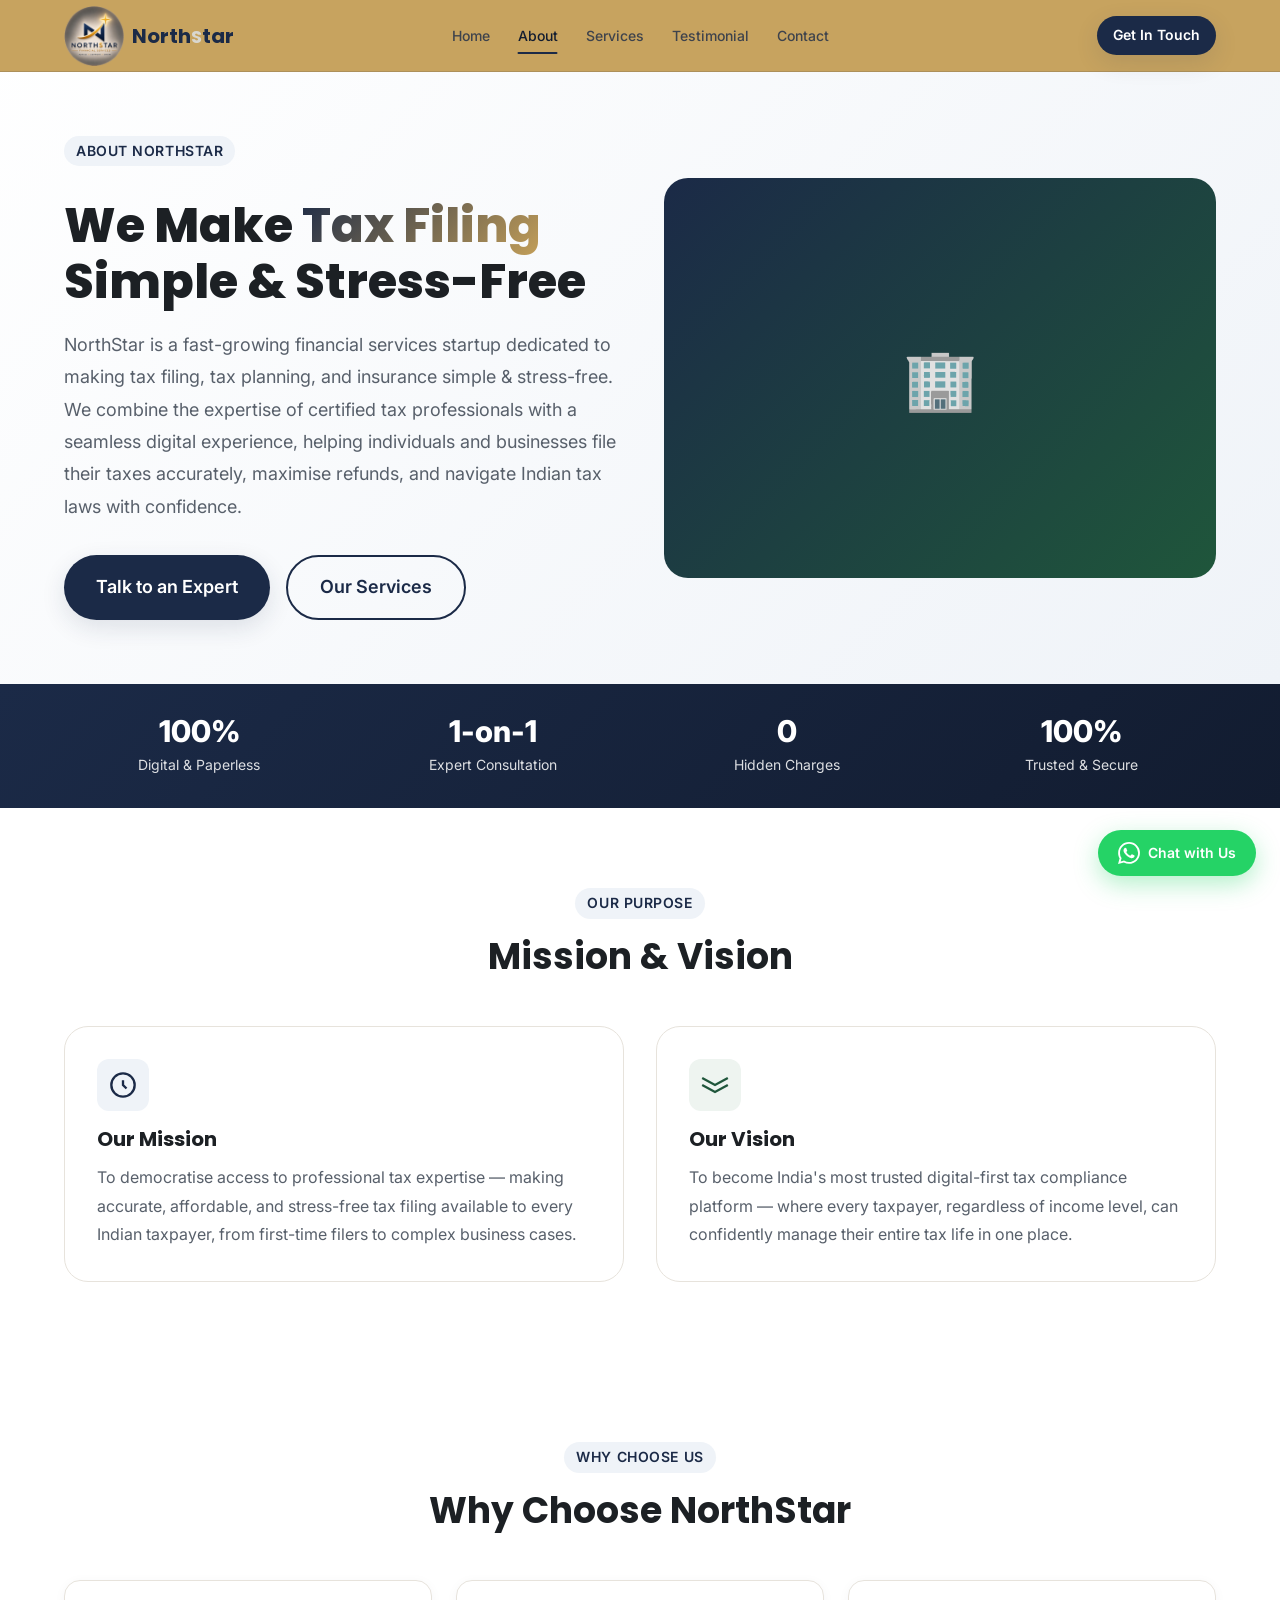
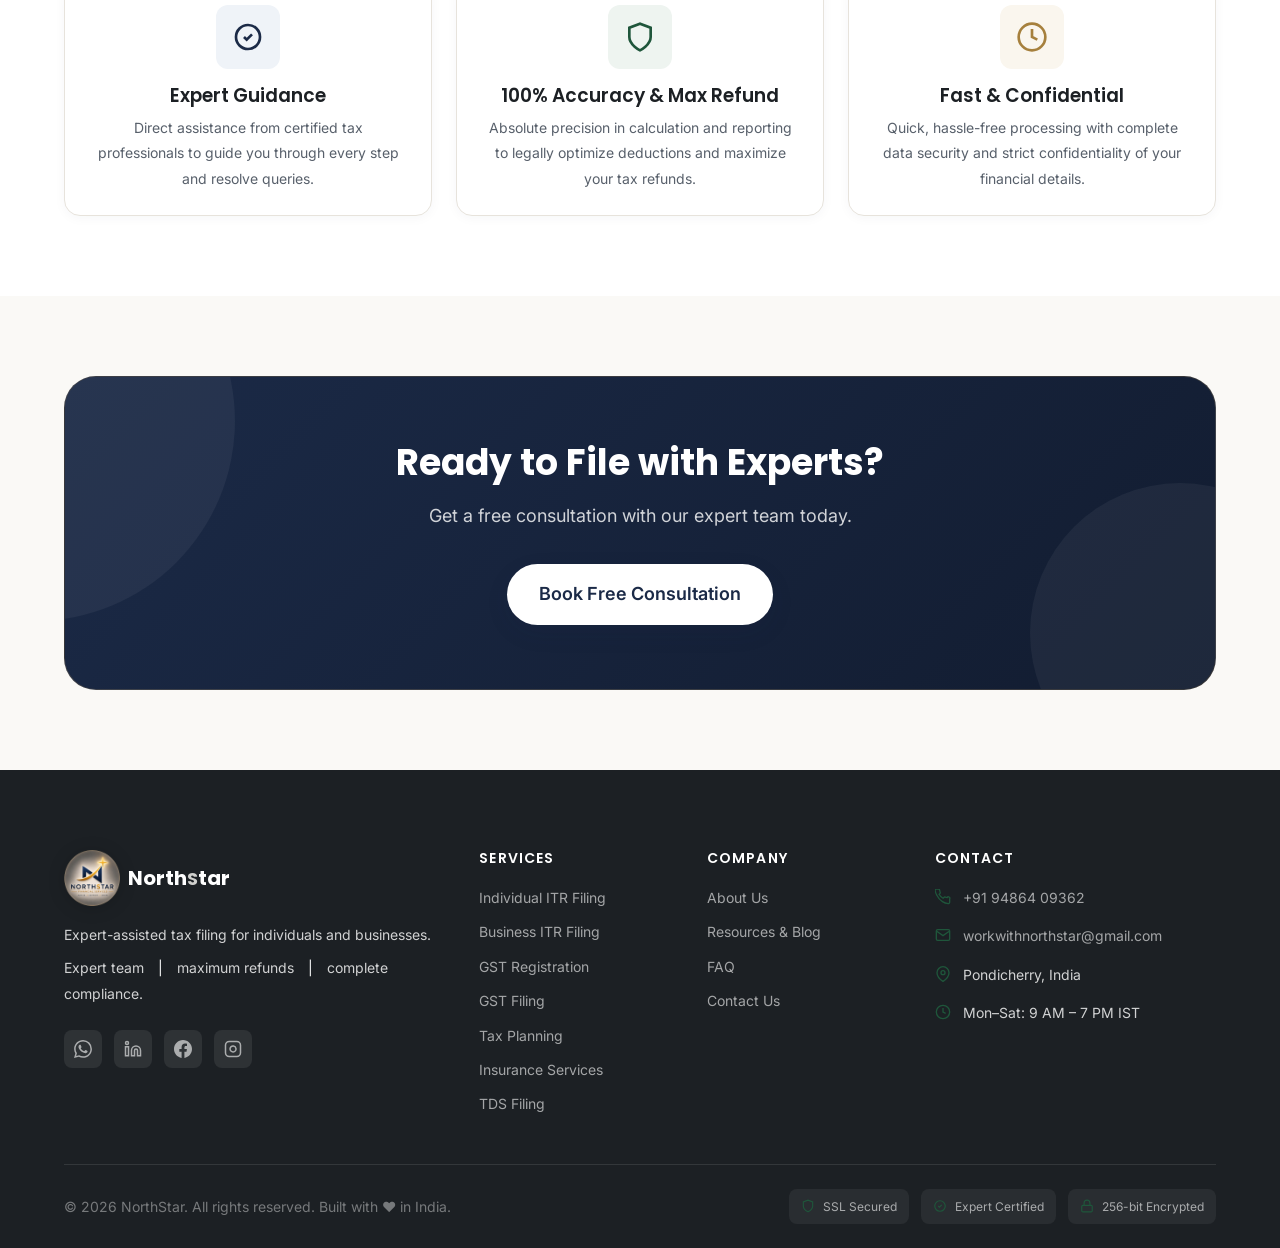
==== pages/about.html @ 9c57ac8d "Configure git repository at project root and add frontend files" ====
<!DOCTYPE html>
<html lang="en">
<head>
  <meta charset="UTF-8" /><meta name="viewport" content="width=device-width, initial-scale=1.0" />
  <title>About Us — NorthStar | Expert-Guided Tax Filing Services India</title>
  <meta name="description" content="Learn about NorthStar — India's trusted ITR and GST filing startup. Digital-first, expert support, transparent tax filing." />
  <link rel="preconnect" href="https://fonts.googleapis.com" />
  <link href="https://fonts.googleapis.com/css2?family=Inter:wght@400;500;600;700;800&family=Poppins:wght@500;600;700;800&display=swap" rel="stylesheet" />
  <link rel="stylesheet" href="../css/variables.css" />
  <link rel="stylesheet" href="../css/reset.css" />
  <link rel="stylesheet" href="../css/main.css" />
  <style>
    .about-hero { background: linear-gradient(135deg, var(--bg-white) 0%, var(--primary-light) 100%); padding: calc(var(--nav-height) + var(--sp-16)) 0 var(--sp-16); }
    .about-hero-grid { display: grid; grid-template-columns: 1fr 1fr; gap: var(--sp-12); align-items: center; }
    .about-img-placeholder { background: linear-gradient(135deg, var(--primary), var(--secondary)); border-radius: var(--radius-xl); height: 400px; display: flex; align-items: center; justify-content: center; color: #fff; font-size: var(--text-6xl); }
    .team-grid { display: grid; grid-template-columns: repeat(4, 1fr); gap: var(--sp-6); }
    .team-card { text-align: center; }
    .team-avatar { width: 88px; height: 88px; border-radius: 50%; margin: 0 auto var(--sp-4); background: linear-gradient(135deg, var(--primary), var(--secondary)); display: flex; align-items: center; justify-content: center; color: #fff; font-size: var(--text-2xl); font-weight: var(--fw-bold); }
    .team-name { font-weight: var(--fw-semi); margin-bottom: 4px; }
    .team-role { font-size: var(--text-sm); color: var(--text-muted); }
    .cert-grid { display: grid; grid-template-columns: repeat(3, 1fr); gap: var(--sp-6); }
    .cert-card { background: var(--bg-white); border-radius: var(--radius-lg); padding: var(--sp-6); border: 1px solid var(--border); text-align: center; box-shadow: var(--shadow-sm); }
    .cert-icon { width: 64px; height: 64px; margin: 0 auto var(--sp-4); background: var(--primary-light); border-radius: var(--radius-md); display: flex; align-items: center; justify-content: center; color: var(--primary); }
    .mission-grid { display: grid; grid-template-columns: 1fr 1fr; gap: var(--sp-8); }
    .mission-card { background: var(--bg-white); border-radius: var(--radius-xl); padding: var(--sp-8); border: 1px solid var(--border); }
    .mission-icon { width: 52px; height: 52px; border-radius: var(--radius-md); display: flex; align-items: center; justify-content: center; margin-bottom: var(--sp-4); }
    @media (max-width: 1023px) { .about-hero-grid,.mission-grid { grid-template-columns: 1fr; } .team-grid { grid-template-columns: repeat(2,1fr); } .cert-grid { grid-template-columns: repeat(2,1fr); } .about-img-placeholder { height: 280px; } }
    @media (max-width: 767px) { .about-hero { padding: calc(var(--nav-height) + var(--sp-10)) 0 var(--sp-10); } .team-grid,.cert-grid { grid-template-columns: 1fr 1fr; } .about-img-placeholder { display: none; } .mission-card { padding: var(--sp-6); } }
    @media (max-width: 480px) { .team-grid { grid-template-columns: 1fr 1fr; } .cert-grid { grid-template-columns: 1fr; } .about-hero { padding: calc(var(--nav-height) + var(--sp-6)) 0 var(--sp-8); } }
    @media (max-width: 360px) { .team-grid { grid-template-columns: 1fr; } }
  </style>
</head>
<body>
  <!-- Navbar (shared) -->
  <nav class="navbar navbar-dark" id="navbar" role="navigation" aria-label="Main navigation">
    <div class="container"><div class="navbar-inner">
      <a href="../index.html" class="navbar-logo" aria-label="NorthStar Home">
        <img src="../assets/images/northstar-logo.png" alt="NorthStar Financial Services" class="navbar-logo-img" />
        <span>North<span class="logo-star">S</span>tar</span>
      </a>
      <ul class="navbar-nav" role="list">
        <li><a href="../index.html#home" class="nav-link">Home</a></li>
        <li><a href="about.html" class="nav-link active">About</a></li>
        <li><a href="services.html" class="nav-link">Services</a></li>
        <li><a href="../index.html#testimonials" class="nav-link">Testimonial</a></li>
        <li><a href="../index.html#contact" class="nav-link">Contact</a></li>
      </ul>
      <div class="navbar-actions">
        <a href="tel:+919486409362" class="navbar-phone" aria-label="Call us">
          <svg width="16" height="16" fill="none" stroke="currentColor" stroke-width="2" viewBox="0 0 24 24" aria-hidden="true"><path d="M22 16.92v3a2 2 0 01-2.18 2 19.79 19.79 0 01-8.63-3.07A19.5 19.5 0 013.07 9.81a19.79 19.79 0 01-3.07-8.68A2 2 0 012 .18h3a2 2 0 012 1.72 12.84 12.84 0 00.7 2.81 2 2 0 01-.45 2.11L6.09 7.91a16 16 0 006 6l1.27-1.27a2 2 0 012.11-.45 12.84 12.84 0 002.81.7A2 2 0 0122 14.92z"/></svg>
          +91 94864 09362
        </a>
        <a href="../index.html#contact" class="btn btn-primary btn-sm">Get In Touch</a>
      </div>
      <button class="hamburger" id="hamburger" aria-label="Toggle menu" aria-expanded="false" aria-controls="mobile-menu"><span></span><span></span><span></span></button>
    </div></div>
  </nav>

  <!-- Mobile Menu -->
  <div class="mobile-menu" id="mobile-menu" role="dialog" aria-label="Mobile navigation">
    <a href="../index.html#home" class="nav-link">Home</a>
    <a href="about.html" class="nav-link">About</a>
    <a href="services.html" class="nav-link">Services</a>
    <a href="../index.html#testimonials" class="nav-link">Testimonial</a>
    <a href="../index.html#contact" class="nav-link">Contact</a>
    <div class="mobile-menu-actions">
      <a href="tel:+919486409362" class="btn btn-outline">📞 +91 94864 09362</a>
      <a href="../index.html#contact" class="btn btn-primary">Get In Touch</a>
    </div>
  </div>

  <main>
    <!-- Hero -->
    <section class="about-hero">
      <div class="container">
        <div class="about-hero-grid">
          <div>
            <span class="section-tag">About NorthStar</span>
            <h1 class="hero-title" style="font-size: clamp(var(--text-3xl), 4vw, var(--text-5xl)); margin-top: var(--sp-4);">We Make <span class="highlight">Tax Filing</span> Simple & Stress-Free</h1>
            <p style="font-size: var(--text-lg); color: var(--text-secondary); line-height: var(--lh-relaxed); margin-top: var(--sp-5);">NorthStar is a fast-growing financial services startup dedicated to making tax filing, tax planning, and insurance simple & stress-free. We combine the expertise of certified tax professionals with a seamless digital experience, helping individuals and businesses file their taxes accurately, maximise refunds, and navigate Indian tax laws with confidence.</p>
            <div style="display:flex; gap: var(--sp-4); margin-top: var(--sp-8); flex-wrap: wrap;">
              <a href="../index.html#contact" class="btn btn-primary btn-lg">Talk to an Expert</a>
              <a href="services.html" class="btn btn-outline btn-lg">Our Services</a>
            </div>
          </div>
          <div class="about-img-placeholder" aria-label="NorthStar team photo placeholder">🏢</div>
        </div>
      </div>
    </section>

    <!-- Stats -->
    <section class="trust-bar" aria-label="Company statistics">
      <div class="container">
        <div class="trust-bar-grid">
          <div class="trust-stat"><div class="trust-stat-value">100%</div><div class="trust-stat-label">Digital &amp; Paperless</div></div>
          <div class="trust-stat"><div class="trust-stat-value">1-on-1</div><div class="trust-stat-label">Expert Consultation</div></div>
          <div class="trust-stat"><div class="trust-stat-value">0</div><div class="trust-stat-label">Hidden Charges</div></div>
          <div class="trust-stat"><div class="trust-stat-value">100%</div><div class="trust-stat-label">Trusted &amp; Secure</div></div>
        </div>
      </div>
    </section>

    <!-- Mission & Vision -->
    <section class="section">
      <div class="container">
        <div class="section-header">
          <span class="section-tag">Our Purpose</span>
          <h2 class="section-title">Mission & Vision</h2>
        </div>
        <div class="mission-grid">
          <div class="mission-card">
            <div class="mission-icon" style="background: var(--primary-light);"><svg width="28" height="28" fill="none" stroke="var(--primary)" stroke-width="2" viewBox="0 0 24 24"><circle cx="12" cy="12" r="10"/><path d="M12 8v4l3 3"/></svg></div>
            <h3 style="font-size: var(--text-xl); margin-bottom: var(--sp-3);">Our Mission</h3>
            <p style="color: var(--text-secondary); line-height: var(--lh-relaxed);">To democratise access to professional tax expertise — making accurate, affordable, and stress-free tax filing available to every Indian taxpayer, from first-time filers to complex business cases.</p>
          </div>
          <div class="mission-card">
            <div class="mission-icon" style="background: var(--secondary-light);"><svg width="28" height="28" fill="none" stroke="var(--secondary)" stroke-width="2" viewBox="0 0 24 24"><path d="M1 6l11 6 11-6M1 12l11 6 11-6"/></svg></div>
            <h3 style="font-size: var(--text-xl); margin-bottom: var(--sp-3);">Our Vision</h3>
            <p style="color: var(--text-secondary); line-height: var(--lh-relaxed);">To become India's most trusted digital-first tax compliance platform — where every taxpayer, regardless of income level, can confidently manage their entire tax life in one place.</p>
          </div>
        </div>
      </div>
    </section>



    <!-- Certifications -->
    <section class="section">
      <div class="container">
        <div class="section-header">
          <span class="section-tag">Why Choose Us</span>
          <h2 class="section-title">Why Choose NorthStar</h2>
        </div>
        <div class="cert-grid">
          <div class="cert-card">
            <div class="cert-icon" style="background: var(--primary-light); color: var(--primary);">
              <svg width="32" height="32" fill="none" stroke="currentColor" stroke-width="2" viewBox="0 0 24 24">
                <path d="M9 12l2 2 4-4m6 2a9 9 0 11-18 0 9 9 0 0118 0z" />
              </svg>
            </div>
            <h3 style="font-weight: var(--fw-semi); margin-bottom: var(--sp-2);">Expert Guidance</h3>
            <p style="font-size: var(--text-sm); color: var(--text-secondary);">Direct assistance from certified tax professionals to guide you through every step and resolve queries.</p>
          </div>
          <div class="cert-card">
            <div class="cert-icon" style="background: var(--secondary-light); color: var(--secondary);">
              <svg width="32" height="32" fill="none" stroke="currentColor" stroke-width="2" viewBox="0 0 24 24">
                <path d="M12 22s8-4 8-10V5l-8-3-8 3v7c0 6 8 10 8 10z" />
              </svg>
            </div>
            <h3 style="font-weight: var(--fw-semi); margin-bottom: var(--sp-2);">100% Accuracy &amp; Max Refund</h3>
            <p style="font-size: var(--text-sm); color: var(--text-secondary);">Absolute precision in calculation and reporting to legally optimize deductions and maximize your tax refunds.</p>
          </div>
          <div class="cert-card">
            <div class="cert-icon" style="background: var(--accent-light); color: var(--accent-dark);">
              <svg width="32" height="32" fill="none" stroke="currentColor" stroke-width="2" viewBox="0 0 24 24">
                <circle cx="12" cy="12" r="10" />
                <path d="M12 6v6l4 2" />
              </svg>
            </div>
            <h3 style="font-weight: var(--fw-semi); margin-bottom: var(--sp-2);">Fast &amp; Confidential</h3>
            <p style="font-size: var(--text-sm); color: var(--text-secondary);">Quick, hassle-free processing with complete data security and strict confidentiality of your financial details.</p>
          </div>
        </div>
      </div>
    </section>

    <!-- CTA -->
    <section class="section section-alt">
      <div class="container"><div class="cta-banner"><div class="cta-banner-content">
        <h2 class="cta-banner-title">Ready to File with Experts?</h2>
        <p class="cta-banner-subtitle">Get a free consultation with our expert team today.</p>
        <div class="cta-banner-actions">
          <a href="../index.html#contact" class="btn btn-white btn-lg">Book Free Consultation</a>
        </div>
      </div></div></div>
    </section>
  </main>

  <!-- ===== FOOTER ===== -->
  <footer class="footer" role="contentinfo">
    <div class="container">
      <div class="footer-grid">
        <div class="footer-brand">
          <div class="footer-logo">
            <img src="../assets/images/northstar-logo.png" alt="NorthStar Financial Services" class="footer-logo-img" />
            <span>North<span class="logo-star">S</span>tar</span>
          </div>
          <p class="footer-tagline">
            <span style="display: block; margin-bottom: var(--sp-2);">
              Expert-assisted tax filing for individuals and businesses.
            </span>
            <span style="display: block;">
              Expert team <span style="margin: 0 10px; color: #fff;">|</span> maximum refunds <span style="margin: 0 10px; color: #fff;">|</span> complete compliance.
            </span>
          </p>
          <div class="footer-social" aria-label="Social media links">
            <a href="https://wa.me/919486409362" target="_blank" rel="noopener" class="social-link" aria-label="WhatsApp">
              <svg width="18" height="18" viewBox="0 0 24 24" fill="currentColor" aria-hidden="true"><path d="M17.472 14.382c-.297-.149-1.758-.867-2.03-.967-.273-.099-.471-.148-.67.15-.197.297-.767.966-.94 1.164-.173.199-.347.223-.644.075-.297-.15-1.255-.463-2.39-1.475-.883-.788-1.48-1.761-1.653-2.059-.173-.297-.018-.458.13-.606.134-.133.298-.347.446-.52.149-.174.198-.298.298-.497.099-.198.05-.371-.025-.52-.075-.149-.669-1.612-.916-2.207-.242-.579-.487-.5-.669-.51-.173-.008-.371-.01-.57-.01-.198 0-.52.074-.792.372-.272.297-1.04 1.016-1.04 2.479 0 1.462 1.065 2.875 1.213 3.074.149.198 2.096 3.2 5.077 4.487.709.306 1.262.489 1.694.625.712.227 1.36.195 1.871.118.571-.085 1.758-.719 2.006-1.413.248-.694.248-1.289.173-1.413-.074-.124-.272-.198-.57-.347m-5.421 7.403h-.004a9.87 9.87 0 01-5.031-1.378l-.361-.214-3.741.982.998-3.648-.235-.374a9.86 9.86 0 01-1.51-5.26c.001-5.45 4.436-9.884 9.888-9.884 2.64 0 5.122 1.03 6.988 2.898a9.825 9.825 0 012.893 6.994c-.003 5.45-4.437 9.884-9.885 9.884m8.413-18.297A11.815 11.815 0 0012.05 0C5.495 0 .16 5.335.157 11.892c0 2.096.547 4.142 1.588 5.945L.057 24l6.305-1.654a11.882 11.882 0 005.683 1.448h.005c6.554 0 11.89-5.335 11.893-11.893a11.821 11.821 0 00-3.48-8.413z"/></svg>
            </a>
            <a href="#" class="social-link" aria-label="LinkedIn"><svg width="18" height="18" fill="none" stroke="currentColor" stroke-width="2" viewBox="0 0 24 24" aria-hidden="true"><path d="M16 8a6 6 0 016 6v7h-4v-7a2 2 0 00-2-2 2 2 0 00-2 2v7h-4v-7a6 6 0 016-6z"/><rect x="2" y="9" width="4" height="12"/><circle cx="4" cy="4" r="2"/></svg></a>
            <a href="#" class="social-link" aria-label="Facebook"><svg width="18" height="18" fill="currentColor" viewBox="0 0 24 24" aria-hidden="true"><path d="M24 12.073c0-6.627-5.373-12-12-12s-12 5.373-12 12c0 5.99 4.388 10.954 10.125 11.854v-8.385H7.078v-3.47h3.047V9.43c0-3.007 1.792-4.669 4.533-4.669 1.312 0 2.686.235 2.686.235v2.953H15.83c-1.491 0-1.956.925-1.956 1.874v2.25h3.328l-.532 3.47h-2.796v8.385C19.612 23.027 24 18.062 24 12.073z"/></svg></a>
            <a href="#" class="social-link" aria-label="Instagram"><svg width="18" height="18" fill="none" stroke="currentColor" stroke-width="2" viewBox="0 0 24 24" aria-hidden="true"><rect x="2" y="2" width="20" height="20" rx="5"/><path d="M16 11.37A4 4 0 1112.63 8 4 4 0 0116 11.37z"/><line x1="17.5" y1="6.5" x2="17.51" y2="6.5"/></svg></a>
          </div>
        </div>
        <div>
          <h3 class="footer-heading">Services</h3>
          <nav class="footer-links" aria-label="Services links">
            <a href="services.html#itr-individual" class="footer-link">Individual ITR Filing</a>
            <a href="services.html#itr-business" class="footer-link">Business ITR Filing</a>
            <a href="services.html#gst-registration" class="footer-link">GST Registration</a>
            <a href="services.html#gst-filing" class="footer-link">GST Filing</a>
            <a href="tax-planning.html" class="footer-link">Tax Planning</a>
            <a href="insurance.html" class="footer-link">Insurance Services</a>
            <a href="services.html#tds-filing" class="footer-link">TDS Filing</a>
          </nav>
        </div>
        <div>
          <h3 class="footer-heading">Company</h3>
          <nav class="footer-links" aria-label="Company links">
            <a href="about.html" class="footer-link">About Us</a>
            <a href="resources.html" class="footer-link">Resources & Blog</a>
            <a href="faq.html" class="footer-link">FAQ</a>
            <a href="../index.html#contact" class="footer-link">Contact Us</a>
          </nav>
        </div>
        <div>
          <h3 class="footer-heading">Contact</h3>
          <div class="footer-contact-item">
            <svg width="16" height="16" fill="none" stroke="currentColor" stroke-width="2" viewBox="0 0 24 24" aria-hidden="true"><path d="M22 16.92v3a2 2 0 01-2.18 2 19.79 19.79 0 01-8.63-3.07A19.5 19.5 0 013.07 9.81a19.79 19.79 0 01-3.07-8.68A2 2 0 012 .18h3a2 2 0 012 1.72 12.84 12.84 0 00.7 2.81 2 2 0 01-.45 2.11L6.09 7.91a16 16 0 006 6l1.27-1.27a2 2 0 012.11-.45 12.84 12.84 0 002.81.7A2 2 0 0122 14.92z"/></svg>
            <a href="tel:+919486409362" style="color: rgba(255,255,255,0.6);">+91 94864 09362</a>
          </div>
          <div class="footer-contact-item">
            <svg width="16" height="16" fill="none" stroke="currentColor" stroke-width="2" viewBox="0 0 24 24" aria-hidden="true"><path d="M4 4h16c1.1 0 2 .9 2 2v12c0 1.1-.9 2-2 2H4c-1.1 0-2-.9-2-2V6c0-1.1.9-2 2-2z"/><polyline points="22,6 12,13 2,6"/></svg>
            <a href="mailto:workwithnorthstar@gmail.com" style="color: rgba(255,255,255,0.6);">workwithnorthstar@gmail.com</a>
          </div>
          <div class="footer-contact-item">
            <svg width="16" height="16" fill="none" stroke="currentColor" stroke-width="2" viewBox="0 0 24 24" aria-hidden="true"><path d="M21 10c0 7-9 13-9 13s-9-6-9-13a9 9 0 0118 0z"/><circle cx="12" cy="10" r="3"/></svg>
            <span>Pondicherry, India</span>
          </div>
          <div class="footer-contact-item">
            <svg width="16" height="16" fill="none" stroke="currentColor" stroke-width="2" viewBox="0 0 24 24" aria-hidden="true"><circle cx="12" cy="12" r="10"/><polyline points="12,6 12,12 16,14"/></svg>
            <span>Mon–Sat: 9 AM – 7 PM IST</span>
          </div>
        </div>
      </div>
      <div class="footer-bottom">
        <p class="footer-copyright">© <span id="footer-year"></span> NorthStar. All rights reserved. Built with ❤️ in India.</p>
        <div class="footer-badges" aria-label="Security certifications">
          <div class="security-badge">
            <svg width="14" height="14" fill="none" stroke="currentColor" stroke-width="2" viewBox="0 0 24 24" aria-hidden="true"><path d="M12 22s8-4 8-10V5l-8-3-8 3v7c0 6 8 10 8 10z"/></svg>
            SSL Secured
          </div>
          <div class="security-badge">
            <svg width="14" height="14" fill="none" stroke="currentColor" stroke-width="2" viewBox="0 0 24 24" aria-hidden="true"><path d="M9 12l2 2 4-4m6 2a9 9 0 11-18 0 9 9 0 0118 0z"/></svg>
            Expert Certified
          </div>
          <div class="security-badge">
            <svg width="14" height="14" fill="none" stroke="currentColor" stroke-width="2" viewBox="0 0 24 24" aria-hidden="true"><rect x="3" y="11" width="18" height="11" rx="2"/><path d="M7 11V7a5 5 0 0110 0v4"/></svg>
            256-bit Encrypted
          </div>
        </div>
      </div>
    </div>
  </footer>
  <a href="https://wa.me/919486409362?text=Hi%2C%20I%27d%20like%20to%20know%20more%20about%20your%20ITR%20filing%20services." class="whatsapp-float" target="_blank" rel="noopener" aria-label="Chat on WhatsApp">
    <svg width="22" height="22" viewBox="0 0 24 24" fill="currentColor" aria-hidden="true"><path d="M17.472 14.382c-.297-.149-1.758-.867-2.03-.967-.273-.099-.471-.148-.67.15-.197.297-.767.966-.94 1.164-.173.199-.347.223-.644.075-.297-.15-1.255-.463-2.39-1.475-.883-.788-1.48-1.761-1.653-2.059-.173-.297-.018-.458.13-.606.134-.133.298-.347.446-.52.149-.174.198-.298.298-.497.099-.198.05-.371-.025-.52-.075-.149-.669-1.612-.916-2.207-.242-.579-.487-.5-.669-.51-.173-.008-.371-.01-.57-.01-.198 0-.52.074-.792.372-.272.297-1.04 1.016-1.04 2.479 0 1.462 1.065 2.875 1.213 3.074.149.198 2.096 3.2 5.077 4.487.709.306 1.262.489 1.694.625.712.227 1.36.195 1.871.118.571-.085 1.758-.719 2.006-1.413.248-.694.248-1.289.173-1.413-.074-.124-.272-.198-.57-.347m-5.421 7.403h-.004a9.87 9.87 0 01-5.031-1.378l-.361-.214-3.741.982.998-3.648-.235-.374a9.86 9.86 0 01-1.51-5.26c.001-5.45 4.436-9.884 9.888-9.884 2.64 0 5.122 1.03 6.988 2.898a9.825 9.825 0 012.893 6.994c-.003 5.45-4.437 9.884-9.885 9.884m8.413-18.297A11.815 11.815 0 0012.05 0C5.495 0 .16 5.335.157 11.892c0 2.096.547 4.142 1.588 5.945L.057 24l6.305-1.654a11.882 11.882 0 005.683 1.448h.005c6.554 0 11.89-5.335 11.893-11.893a11.821 11.821 0 00-3.48-8.413z"/></svg>
    <span class="wa-label">Chat with Us</span>
  </a>
  <script src="../js/main.js"></script>
</body>
</html>
---- css/variables.css ----
/* ============================================
  DESIGN TOKENS — NorthStar
   ============================================ */
:root {
  /* Brand Colors */
  --primary:        #1B2A47;
  --primary-rgb:    27, 42, 71;
  --primary-dark:   #121C30;
  --primary-light:  #EFF3F8;
  --secondary:      #1F563B;
  --secondary-rgb:  31, 86, 59;
  --secondary-dark: #153C29;
  --secondary-light:#EEF4F0;
  --accent:         #C5A059;
  --accent-rgb:     197, 160, 89;
  --accent-dark:    #A6803D;
  --accent-light:   #FAF6EE;

  /* Neutrals */
  --bg:             #FAF9F6;
  --bg-white:       #FFFFFF;
  --surface:        #F5F3EF;
  --border:         #E7E3DC;
  --border-focus:   #1B2A47;

  /* Text */
  --text:           #1C2024;
  --text-secondary: #58606B;
  --text-muted:     #8D96A3;
  --text-inverse:   #FFFFFF;

  /* Status */
  --success:        #1F563B;
  --success-bg:     #EEF4F0;
  --warning:        #B27A23;
  --warning-bg:     #FCF7ED;
  --error:          #992E2E;
  --error-bg:       #FAF2F2;
  --info:           #2A597E;
  --info-bg:       #EDF3F7;

  /* Typography */
  --font-heading:   'Poppins', sans-serif;
  --font-body:      'Inter', sans-serif;

  --text-xs:    0.75rem;
  --text-sm:    0.875rem;
  --text-base:  1rem;
  --text-lg:    1.125rem;
  --text-xl:    1.25rem;
  --text-2xl:   1.5rem;
  --text-3xl:   1.875rem;
  --text-4xl:   2.25rem;
  --text-5xl:   3rem;
  --text-6xl:   3.75rem;

  --fw-normal:  400;
  --fw-medium:  500;
  --fw-semi:    600;
  --fw-bold:    700;
  --fw-black:   800;

  --lh-tight:   1.2;
  --lh-snug:    1.4;
  --lh-normal:  1.6;
  --lh-relaxed: 1.8;

  /* Spacing */
  --sp-1:  0.25rem;
  --sp-2:  0.5rem;
  --sp-3:  0.75rem;
  --sp-4:  1rem;
  --sp-5:  1.25rem;
  --sp-6:  1.5rem;
  --sp-8:  2rem;
  --sp-10: 2.5rem;
  --sp-12: 3rem;
  --sp-16: 4rem;
  --sp-20: 5rem;
  --sp-24: 6rem;

  /* Border Radius */
  --radius-sm:   4px;
  --radius:      8px;
  --radius-md:   12px;
  --radius-lg:   16px;
  --radius-xl:   24px;
  --radius-2xl:  32px;
  --radius-full: 9999px;

  /* Shadows */
  --shadow-xs: 0 1px 2px rgba(27, 42, 71, 0.03);
  --shadow-sm: 0 2px 12px rgba(27, 42, 71, 0.04);
  --shadow:    0 4px 20px rgba(27, 42, 71, 0.06);
  --shadow-md: 0 8px 24px rgba(27, 42, 71, 0.08);
  --shadow-lg: 0 16px 36px rgba(27, 42, 71, 0.10);
  --shadow-xl: 0 24px 48px rgba(27, 42, 71, 0.12);
  --shadow-primary: 0 8px 24px rgba(27, 42, 71, 0.12);
  --shadow-green:   0 8px 24px rgba(31, 86, 59, 0.12);

  /* Glassmorphism */
  --glass-bg:     rgba(250, 249, 246, 0.78);
  --glass-border: rgba(231, 227, 220, 0.5);
  --glass-blur:   blur(16px);

  /* Transitions */
  --transition-fast:   all 0.15s ease;
  --transition:        all 0.25s ease;
  --transition-slow:   all 0.4s ease;

  /* Z-index */
  --z-dropdown: 100;
  --z-sticky:   200;
  --z-fixed:    300;
  --z-modal:    400;
  --z-toast:    500;

  /* Layout */
  --container: 1200px;
  --nav-height: 72px;
}
---- css/main.css ----
/* ============================================
  MAIN STYLES — NorthStar
   ============================================ */

/* --- Layout Utilities --- */
.container {
  max-width: var(--container);
  margin: 0 auto;
  padding: 0 var(--sp-6);
}

.section {
  padding: var(--sp-20) 0;
}

/* 2-column form row — collapses to 1 column on mobile */
.form-row-2 {
  display: grid;
  grid-template-columns: 1fr 1fr;
  gap: var(--sp-4);
}

@media (max-width: 520px) {
  .form-row-2 {
    grid-template-columns: 1fr;
  }
}


.section-alt {
  background: var(--bg);
}

.section-dark {
  background: var(--text);
  color: var(--text-inverse);
}

.section-primary {
  background: var(--primary);
  color: var(--text-inverse);
}

body.home-prism {
  background: var(--bg);
}

.section-header {
  text-align: center;
  margin-bottom: var(--sp-12);
}

.section-tag {
  display: inline-flex;
  align-items: center;
  gap: var(--sp-2);
  background: var(--primary-light);
  color: var(--primary);
  font-size: var(--text-sm);
  font-weight: var(--fw-semi);
  padding: var(--sp-1) var(--sp-3);
  border-radius: var(--radius-full);
  margin-bottom: var(--sp-4);
  letter-spacing: 0.04em;
  text-transform: uppercase;
}

.section-title {
  font-size: clamp(var(--text-2xl), 4vw, var(--text-4xl));
  font-weight: var(--fw-bold);
  margin-bottom: var(--sp-4);
}

.section-subtitle {
  font-size: var(--text-lg);
  color: var(--text-secondary);
  max-width: 600px;
  margin: 0 auto;
  line-height: var(--lh-relaxed);
}

/* --- Buttons --- */
.btn {
  display: inline-flex;
  align-items: center;
  justify-content: center;
  gap: var(--sp-2);
  padding: var(--sp-3) var(--sp-6);
  border-radius: var(--radius-full);
  font-weight: var(--fw-semi);
  font-size: var(--text-base);
  transition: var(--transition);
  white-space: nowrap;
  min-height: 48px;
  cursor: pointer;
}

.btn-primary {
  background: var(--primary);
  color: #fff;
  box-shadow: var(--shadow-primary);
}

.btn-primary:hover {
  background: var(--primary-dark);
  transform: translateY(-2px);
  box-shadow: 0 12px 28px rgba(var(--primary-rgb), 0.25);
}

.btn-secondary {
  background: var(--secondary);
  color: #fff;
  box-shadow: var(--shadow-green);
}

.btn-secondary:hover {
  background: var(--secondary-dark);
  transform: translateY(-2px);
}

.btn-outline {
  border: 2px solid var(--primary);
  color: var(--primary);
  background: transparent;
}

.btn-outline:hover {
  background: var(--primary);
  color: #fff;
  transform: translateY(-2px);
}

.btn-ghost {
  color: var(--primary);
  background: var(--primary-light);
}

.btn-ghost:hover {
  background: var(--primary);
  color: #fff;
}

.btn-white {
  background: #fff;
  color: var(--primary);
  box-shadow: var(--shadow-md);
}

.btn-white:hover {
  transform: translateY(-2px);
  box-shadow: var(--shadow-lg);
}

.btn-lg {
  padding: var(--sp-4) var(--sp-8);
  font-size: var(--text-lg);
  min-height: 56px;
}

.btn-sm {
  padding: var(--sp-2) var(--sp-4);
  font-size: var(--text-sm);
  min-height: 36px;
}

.btn-icon {
  padding: var(--sp-3);
  border-radius: var(--radius-full);
}

.btn:disabled {
  opacity: 0.6;
  cursor: not-allowed;
  transform: none !important;
}

/* --- Cards --- */
.card {
  background: var(--bg-white);
  border-radius: var(--radius-lg);
  box-shadow: var(--shadow-sm);
  border: 1px solid var(--border);
  transition: var(--transition);
  overflow: hidden;
}

.card:hover {
  box-shadow: var(--shadow-md);
  transform: translateY(-4px);
}

.card-body {
  padding: var(--sp-6);
}

.card-glass {
  background: var(--glass-bg);
  backdrop-filter: var(--glass-blur);
  border: 1px solid var(--glass-border);
  border-radius: var(--radius-lg);
}

/* --- Badges --- */
.badge {
  display: inline-flex;
  align-items: center;
  gap: 4px;
  padding: 2px var(--sp-3);
  border-radius: var(--radius-full);
  font-size: var(--text-xs);
  font-weight: var(--fw-semi);
}

.badge-primary {
  background: var(--primary-light);
  color: var(--primary);
}

.badge-green {
  background: var(--secondary-light);
  color: var(--secondary-dark);
}

.badge-orange {
  background: #FEF3C7;
  color: #D97706;
}

.badge-popular {
  background: linear-gradient(135deg, var(--accent), #F97316);
  color: #fff;
  font-weight: var(--fw-bold);
}

/* --- Forms --- */
.form-group {
  margin-bottom: var(--sp-5);
}

.form-label {
  display: block;
  font-size: var(--text-sm);
  font-weight: var(--fw-medium);
  color: var(--text);
  margin-bottom: var(--sp-2);
}

.form-label span {
  color: var(--error);
  margin-left: 2px;
}

.form-control {
  width: 100%;
  padding: var(--sp-3) var(--sp-4);
  border: 1.5px solid var(--border);
  border-radius: var(--radius-md);
  font-size: var(--text-base);
  color: var(--text);
  background: var(--bg-white);
  transition: var(--transition);
  min-height: 48px;
}

.form-control:focus {
  border-color: var(--primary);
  box-shadow: 0 0 0 3px rgba(var(--primary-rgb), 0.1);
}

.form-control.error {
  border-color: var(--error);
}

.form-control::placeholder {
  color: var(--text-muted);
}

.form-error {
  font-size: var(--text-sm);
  color: var(--error);
  margin-top: var(--sp-1);
  display: none;
}

.form-error.show {
  display: block;
}

textarea.form-control {
  resize: vertical;
  min-height: 120px;
}

select.form-control {
  appearance: none;
  background-image: url("data:image/svg+xml,%3Csvg xmlns='http://www.w3.org/2000/svg' width='16' height='16' fill='%2394A3B8' viewBox='0 0 16 16'%3E%3Cpath d='M7.247 11.14L2.451 5.658C1.885 5.013 2.345 4 3.204 4h9.592a1 1 0 0 1 .753 1.659l-4.796 5.48a1 1 0 0 1-1.506 0z'/%3E%3C/svg%3E");
  background-repeat: no-repeat;
  background-position: right var(--sp-4) center;
  padding-right: var(--sp-10);
}

/* --- Navbar --- */
.navbar {
  position: fixed;
  top: 0;
  left: 0;
  right: 0;
  z-index: var(--z-fixed);
  height: var(--nav-height);
  background: rgba(250, 249, 246, 0.95);
  backdrop-filter: blur(12px);
  border-bottom: 1px solid var(--border);
  transition: var(--transition);
}

.navbar .container {
  position: relative;
  height: 100%;
}

.navbar.scrolled {
  box-shadow: var(--shadow);
}

.navbar-inner {
  display: flex;
  align-items: center;
  justify-content: space-between;
  height: 100%;
}

.navbar-logo {
  display: flex;
  align-items: center;
  gap: var(--sp-2);
  font-family: var(--font-heading);
  font-weight: var(--fw-bold);
  font-size: var(--text-xl);
  color: var(--primary);
  flex-shrink: 0;
}

.navbar-logo .logo-dot {
  color: var(--secondary);
}

.navbar-logo svg {
  width: 32px;
  height: 32px;
}

.logo-star {
  display: inline-block;
  margin: 0 0.01em;
  font-size: 0.9em;
  line-height: 1;
  color: rgba(218, 218, 215, 0.95);
}

.navbar-logo-img {
  height: 60px;
  width: 60px;
  object-fit: contain;
  display: block;
}

.footer-logo-img {
  height: 56px;
  width: auto;
  object-fit: contain;
  display: block;
  filter: drop-shadow(0 2px 8px rgba(0, 0, 0, 0.18));
}

.navbar-dark {
  background: rgba(var(--accent-rgb), 0.96);
  border-bottom: 1px solid rgba(var(--primary-rgb), 0.15);
}

.navbar-dark .nav-link,
.navbar-dark .navbar-phone,
.navbar-dark .navbar-logo {
  color: var(--primary);
}

.navbar-dark .nav-link {
  color: rgba(27, 42, 71, 0.8);
}

.navbar-dark .nav-link:hover,
.navbar-dark .nav-link.active {
  color: var(--primary-dark);
}

.navbar-dark .nav-link.active::after {
  background: var(--primary);
}

.navbar-dark .navbar-phone svg {
  color: var(--primary);
}

.navbar-nav {
  display: flex;
  align-items: center;
  gap: var(--sp-1);
  position: absolute;
  left: 50%;
  transform: translateX(-50%);
  list-style: none;
}

.nav-link {
  padding: var(--sp-2) var(--sp-3);
  border-radius: var(--radius);
  font-size: var(--text-sm);
  font-weight: var(--fw-medium);
  color: var(--text-secondary);
  transition: var(--transition);
  position: relative;
}

.nav-link:hover,
.nav-link.active {
  color: var(--primary);
}

.nav-link.active::after {
  content: '';
  position: absolute;
  bottom: -2px;
  left: var(--sp-3);
  right: var(--sp-3);
  height: 2px;
  background: var(--primary);
  border-radius: var(--radius-full);
}

.navbar-actions {
  display: flex;
  align-items: center;
  gap: var(--sp-3);
  flex-shrink: 0;
}

.navbar-phone {
  display: none;
  align-items: center;
  gap: var(--sp-2);
  font-size: var(--text-sm);
  font-weight: var(--fw-semi);
  color: var(--text);
  white-space: nowrap;
}

.navbar-phone svg {
  color: var(--secondary);
}

.hamburger {
  display: none;
  flex-direction: column;
  gap: 5px;
  padding: var(--sp-2);
  cursor: pointer;
}

.hamburger span {
  display: block;
  width: 24px;
  height: 2px;
  background: var(--text);
  border-radius: 2px;
  transition: var(--transition);
}

.hamburger.open span:nth-child(1) {
  transform: translateY(7px) rotate(45deg);
}

.hamburger.open span:nth-child(2) {
  opacity: 0;
}

.hamburger.open span:nth-child(3) {
  transform: translateY(-7px) rotate(-45deg);
}

/* Mobile menu */
.mobile-menu {
  display: none;
  position: fixed;
  top: var(--nav-height);
  left: 0;
  right: 0;
  background: #fff;
  border-bottom: 1px solid var(--border);
  z-index: var(--z-fixed);
  padding: var(--sp-4);
  box-shadow: var(--shadow-md);
}

.mobile-menu.open {
  display: block;
}

.mobile-menu .nav-link {
  display: block;
  padding: var(--sp-3) var(--sp-4);
  font-size: var(--text-base);
  border-radius: var(--radius);
}

.mobile-menu .nav-link:hover {
  background: var(--primary-light);
}

.mobile-menu-actions {
  display: flex;
  flex-direction: column;
  gap: var(--sp-3);
  margin-top: var(--sp-4);
  padding-top: var(--sp-4);
  border-top: 1px solid var(--border);
}

/* --- Hero Section --- */
.hero {
  min-height: 100vh;
  display: flex;
  align-items: center;
  padding-top: var(--nav-height);
  background: linear-gradient(135deg, #F0F4F8 0%, #FAF9F6 100%);
  position: relative;
  overflow: hidden;
}

.hero-cover {
  min-height: 72vh;
  background:
    linear-gradient(rgba(27, 42, 71, 0.45), rgba(18, 28, 48, 0.45)),
    radial-gradient(circle at top left, rgba(255, 255, 255, 0.08), transparent 40%),
    linear-gradient(135deg, var(--primary-dark) 0%, var(--primary) 100%);
}

.hero::before {
  content: '';
  position: absolute;
  top: -20%;
  right: -10%;
  width: 600px;
  height: 600px;
  background: radial-gradient(circle, rgba(15, 41, 66, 0.04) 0%, transparent 70%);
  border-radius: 50%;
}

.hero::after {
  content: '';
  position: absolute;
  bottom: -10%;
  left: -5%;
  width: 400px;
  height: 400px;
  background: radial-gradient(circle, rgba(46, 111, 86, 0.04) 0%, transparent 70%);
  border-radius: 50%;
}

.hero-grid {
  display: grid;
  grid-template-columns: 1fr 1fr;
  gap: var(--sp-12);
  align-items: center;
  position: relative;
  z-index: 1;
}

.hero-cover::before,
.hero-cover::after {
  display: none;
}

.hero-cover .container {
  width: 100%;
}

.hero-center {
  max-width: 920px;
  margin: 0 auto;
  text-align: center;
  padding: var(--sp-16) 0;
}

.hero-tag-dark {
  background: rgba(255, 255, 255, 0.08);
  color: rgba(255, 255, 255, 0.88);
  border-color: rgba(255, 255, 255, 0.12);
}

.hero-cover .hero-title {
  color: #fff;
  font-size: clamp(2.6rem, 6vw, 4.8rem);
  max-width: 14ch;
  margin: 0 auto var(--sp-5);
}

.hero-cover .hero-subtitle {
  color: rgba(255, 255, 255, 0.78);
  max-width: 760px;
  margin: 0 auto var(--sp-8);
}

.hero-cover .hero-actions,
.hero-cover .service-pills {
  justify-content: center;
}

.service-pills {
  display: flex;
  gap: var(--sp-3);
  flex-wrap: wrap;
}

.service-pill {
  display: inline-flex;
  align-items: center;
  justify-content: center;
  padding: var(--sp-2) var(--sp-4);
  border-radius: var(--radius-full);
  border: 1px solid rgba(255, 255, 255, 0.18);
  color: rgba(255, 255, 255, 0.9);
  background: rgba(255, 255, 255, 0.08);
  font-size: var(--text-sm);
}

.hero-tag {
  display: inline-flex;
  align-items: center;
  gap: var(--sp-2);
  background: var(--primary-light);
  color: var(--primary);
  padding: var(--sp-2) var(--sp-4);
  border-radius: var(--radius-full);
  font-size: var(--text-sm);
  font-weight: var(--fw-semi);
  margin-bottom: var(--sp-5);
  border: 1px solid rgba(var(--primary-rgb), 0.15);
}

.hero-tag .dot {
  width: 8px;
  height: 8px;
  background: var(--secondary);
  border-radius: 50%;
  animation: pulse 2s infinite;
}

@keyframes pulse {

  0%,
  100% {
    opacity: 1;
    transform: scale(1);
  }

  50% {
    opacity: 0.5;
    transform: scale(1.3);
  }
}

.hero-title {
  font-size: clamp(var(--text-3xl), 5vw, var(--text-5xl));
  font-weight: var(--fw-black);
  line-height: 1.15;
  margin-bottom: var(--sp-5);
  color: var(--text);
}

.hero-title .highlight {
  color: var(--primary);
  background: linear-gradient(135deg, var(--primary), var(--accent));
  -webkit-background-clip: text;
  -webkit-text-fill-color: transparent;
  background-clip: text;
}

.hero-subtitle {
  font-size: var(--text-lg);
  color: var(--text-secondary);
  line-height: var(--lh-relaxed);
  margin-bottom: var(--sp-8);
  max-width: 520px;
}

.hero-actions {
  display: flex;
  gap: var(--sp-4);
  flex-wrap: wrap;
  margin-bottom: var(--sp-8);
}

.hero-trust {
  display: flex;
  align-items: center;
  gap: var(--sp-4);
  flex-wrap: wrap;
  padding-top: var(--sp-6);
  border-top: 1px solid var(--border);
}

.hero-trust-item {
  display: flex;
  align-items: center;
  gap: var(--sp-2);
  font-size: var(--text-sm);
  color: var(--text-secondary);
}

.hero-trust-item svg {
  color: var(--secondary);
  flex-shrink: 0;
}

.hero-visual {
  position: relative;
  display: flex;
  justify-content: center;
  align-items: center;
}

.hero-cover .hero-visual {
  display: none;
}

.hero-dashboard {
  background: #fff;
  border-radius: var(--radius-xl);
  box-shadow: var(--shadow-xl);
  padding: var(--sp-6);
  width: 100%;
  max-width: 480px;
  position: relative;
}

.hero-dashboard-header {
  display: flex;
  align-items: center;
  justify-content: space-between;
  margin-bottom: var(--sp-6);
  padding-bottom: var(--sp-4);
  border-bottom: 1px solid var(--border);
}

.hero-db-title {
  font-size: var(--text-base);
  font-weight: var(--fw-semi);
}

.hero-db-badge {
  background: var(--secondary-light);
  color: var(--secondary-dark);
  padding: 4px 10px;
  border-radius: var(--radius-full);
  font-size: var(--text-xs);
  font-weight: var(--fw-semi);
}

.hero-stats-grid {
  display: grid;
  grid-template-columns: 1fr 1fr;
  gap: var(--sp-4);
  margin-bottom: var(--sp-6);
}

.hero-stat-card {
  background: var(--bg);
  border-radius: var(--radius-md);
  padding: var(--sp-4);
  text-align: center;
}

.hero-stat-value {
  font-size: var(--text-2xl);
  font-weight: var(--fw-bold);
  color: var(--primary);
}

.hero-stat-label {
  font-size: var(--text-xs);
  color: var(--text-muted);
  margin-top: 2px;
}

.hero-progress {
  margin-bottom: var(--sp-4);
}

.hero-progress-label {
  display: flex;
  justify-content: space-between;
  margin-bottom: var(--sp-2);
  font-size: var(--text-sm);
}

.progress-bar {
  height: 8px;
  background: var(--surface);
  border-radius: var(--radius-full);
  overflow: hidden;
}

.progress-fill {
  height: 100%;
  border-radius: var(--radius-full);
  background: linear-gradient(90deg, var(--primary), var(--secondary));
  transition: width 1s ease;
}

@keyframes float {

  0%,
  100% {
    transform: translateY(0);
  }

  50% {
    transform: translateY(-8px);
  }
}

/* --- Trust Bar --- */
.trust-bar {
  background: linear-gradient(135deg, var(--primary), var(--primary-dark));
  padding: var(--sp-8) 0;
  color: #fff;
}

.trust-bar-grid {
  display: grid;
  grid-template-columns: repeat(4, 1fr);
  gap: var(--sp-6);
  text-align: center;
}

.trust-stat-value {
  font-size: var(--text-3xl);
  font-weight: var(--fw-black);
  line-height: 1;
  margin-bottom: var(--sp-2);
}

.trust-stat-value span {
  color: var(--accent);
}

.trust-stat-label {
  font-size: var(--text-sm);
  opacity: 0.85;
}

.stats-strip {
  background: var(--surface);
  padding: 0 0 var(--sp-10);
}

.stats-grid {
  display: grid;
  grid-template-columns: repeat(4, 1fr);
  gap: var(--sp-4);
  margin-top: -42px;
}

.stats-card {
  background: rgba(255, 255, 255, 0.95);
  border: 1px solid var(--border);
  border-radius: var(--radius-lg);
  padding: var(--sp-6);
  text-align: center;
  box-shadow: var(--shadow-sm);
}

.stats-value {
  font-size: clamp(var(--text-3xl), 4vw, var(--text-5xl));
  line-height: 1;
  font-weight: var(--fw-black);
  color: #1f2937;
  margin-bottom: var(--sp-2);
}

.stats-label {
  font-size: var(--text-sm);
  color: var(--text-secondary);
}

/* --- Services Section --- */
.services-grid {
  display: grid;
  grid-template-columns: repeat(3, 1fr);
  gap: var(--sp-6);
}

.service-card {
  background: var(--bg-white);
  border-radius: 18px;
  padding: var(--sp-6);
  border: 1px solid var(--border);
  box-shadow: var(--shadow-sm);
  transition: transform 0.4s cubic-bezier(0.165, 0.84, 0.44, 1), box-shadow 0.4s cubic-bezier(0.165, 0.84, 0.44, 1), border-color 0.4s ease;
  display: flex;
  flex-direction: column;
  position: relative;
  overflow: hidden;
  z-index: 1;
}

.featured-card {
  background: linear-gradient(180deg, rgba(255, 255, 255, 0.95), #fff);
  border-color: rgba(199, 150, 205, 0.25);
}

/* Dynamic radial gradient spotlight */
.service-card::after {
  content: '';
  position: absolute;
  top: 0;
  left: 0;
  width: 100%;
  height: 100%;
  background: radial-gradient(400px circle at var(--mouse-x, 50%) var(--mouse-y, 50%), rgba(var(--primary-rgb), 0.06), transparent 70%);
  opacity: 0;
  transition: opacity 0.4s ease;
  z-index: -1;
  pointer-events: none;
}

.service-card:has(.service-icon.green)::after {
  background: radial-gradient(400px circle at var(--mouse-x, 50%) var(--mouse-y, 50%), rgba(16, 185, 129, 0.06), transparent 70%);
}

.service-card:has(.service-icon.orange)::after {
  background: radial-gradient(400px circle at var(--mouse-x, 50%) var(--mouse-y, 50%), rgba(245, 158, 11, 0.06), transparent 70%);
}

.service-card:hover::after {
  opacity: 1;
}

/* Card Hover States with customized glows */
.service-card:hover {
  transform: translateY(-8px) scale(1.015);
  border-color: rgba(var(--primary-rgb), 0.25);
  box-shadow: 0 20px 40px -10px rgba(var(--primary-rgb), 0.12), 0 0 0 1px rgba(var(--primary-rgb), 0.05);
}

.service-card:has(.service-icon.green):hover {
  border-color: rgba(16, 185, 129, 0.25);
  box-shadow: 0 20px 40px -10px rgba(16, 185, 129, 0.12), 0 0 0 1px rgba(16, 185, 129, 0.05);
}

.service-card:has(.service-icon.orange):hover {
  border-color: rgba(245, 158, 11, 0.25);
  box-shadow: 0 20px 40px -10px rgba(245, 158, 11, 0.12), 0 0 0 1px rgba(245, 158, 11, 0.05);
}

.service-icon {
  width: 56px;
  height: 56px;
  border-radius: var(--radius-md);
  display: flex;
  align-items: center;
  justify-content: center;
  margin-bottom: var(--sp-4);
  background: var(--primary-light);
  color: var(--primary);
  flex-shrink: 0;
  transition: transform 0.4s cubic-bezier(0.34, 1.56, 0.64, 1), background-color 0.3s ease, box-shadow 0.3s ease;
}

.service-icon.green {
  background: var(--secondary-light);
  color: var(--secondary);
}

.service-icon.orange {
  background: #FEF3C7;
  color: #D97706;
}

.service-icon.purple {
  background: #F3E8FF;
  color: #7C3AED;
}

.service-icon.red {
  background: #FEF2F2;
  color: #EF4444;
}

/* Icon hover pop and shadow */
.service-card:hover .service-icon {
  transform: scale(1.12) rotate(3deg);
  box-shadow: 0 8px 20px rgba(var(--primary-rgb), 0.15);
}

.service-card:has(.service-icon.green):hover .service-icon {
  box-shadow: 0 8px 20px rgba(16, 185, 129, 0.18);
}

.service-card:has(.service-icon.orange):hover .service-icon {
  box-shadow: 0 8px 20px rgba(245, 158, 11, 0.18);
}

.service-title {
  font-size: var(--text-lg);
  font-weight: var(--fw-semi);
  margin-bottom: var(--sp-3);
}

.service-desc {
  font-size: var(--text-sm);
  color: var(--text-secondary);
  line-height: var(--lh-relaxed);
  flex: 1;
  margin-bottom: var(--sp-5);
}

.service-card .btn {
  margin-top: auto;
}

/* Buttons matching card theme */
.service-card:has(.service-icon.green) .btn-outline {
  border-color: var(--secondary);
  color: var(--secondary);
}

.service-card:has(.service-icon.green) .btn-outline:hover {
  background: var(--secondary);
  color: #fff;
}

.service-card:has(.service-icon.orange) .btn-outline {
  border-color: #D97706;
  color: #D97706;
}

.service-card:has(.service-icon.orange) .btn-outline:hover {
  background: #D97706;
  color: #fff;
}

.service-card:hover .btn-outline {
  transform: translateY(-2px);
}

.service-card .btn-outline:hover {
  box-shadow: 0 6px 20px rgba(var(--primary-rgb), 0.18) !important;
}

.service-card:has(.service-icon.green) .btn-outline:hover {
  box-shadow: 0 6px 20px rgba(16, 185, 129, 0.25) !important;
}

.service-card:has(.service-icon.orange) .btn-outline:hover {
  box-shadow: 0 6px 20px rgba(217, 119, 6, 0.25) !important;
}

.service-list {
  list-style: none;
  margin: 0 0 var(--sp-5);
  padding: 0;
  display: grid;
  gap: var(--sp-2);
}

.service-list li {
  position: relative;
  padding-left: 1.2rem;
  font-size: var(--text-sm);
  color: var(--text-secondary);
  transition: transform 0.3s cubic-bezier(0.25, 0.8, 0.25, 1), color 0.3s ease;
}

/* Staggered text shift on hover */
.service-card:hover .service-list li {
  transform: translateX(4px);
  color: var(--text);
}

.service-card:hover .service-list li:nth-child(1) {
  transition-delay: 0.02s;
}

.service-card:hover .service-list li:nth-child(2) {
  transition-delay: 0.04s;
}

.service-card:hover .service-list li:nth-child(3) {
  transition-delay: 0.06s;
}

.service-card:hover .service-list li:nth-child(4) {
  transition-delay: 0.08s;
}

.service-list li::before {
  content: '';
  position: absolute;
  left: 0;
  top: 0.65rem;
  width: 6px;
  height: 6px;
  border-radius: 50%;
  background: var(--accent);
  transition: transform 0.3s ease, background-color 0.3s ease;
}

/* Bullet color changes based on card theme */
.service-card:hover .service-list li::before {
  transform: scale(1.3);
  background: var(--primary);
}

.service-card:has(.service-icon.green):hover .service-list li::before {
  background: var(--secondary);
}

.service-card:has(.service-icon.orange):hover .service-list li::before {
  background: #D97706;
}

/* --- Coverage / Insurance Content --- */
.coverage-grid {
  display: grid;
  grid-template-columns: repeat(3, 1fr);
  gap: var(--sp-6);
}

.coverage-card {
  background: rgba(255, 255, 255, 0.88);
  border: 1px solid rgba(199, 150, 205, 0.35);
  border-radius: var(--radius-lg);
  padding: var(--sp-6);
  box-shadow: var(--shadow-sm);
}

.coverage-title {
  font-size: var(--text-lg);
  font-weight: var(--fw-semi);
  margin-bottom: var(--sp-3);
  color: #1f2937;
}

.coverage-desc {
  font-size: var(--text-sm);
  line-height: var(--lh-relaxed);
  color: var(--text-secondary);
}

/* --- How It Works --- */
.steps-grid {
  display: grid;
  grid-template-columns: repeat(4, 1fr);
  gap: var(--sp-6);
  position: relative;
}

.steps-grid::before {
  content: '';
  position: absolute;
  top: 28px;
  left: 15%;
  right: 15%;
  height: 2px;
  background: linear-gradient(90deg, var(--primary), var(--secondary));
  z-index: 0;
}

.step-item {
  text-align: center;
  position: relative;
  z-index: 1;
}

.step-number {
  width: 56px;
  height: 56px;
  border-radius: 50%;
  background: linear-gradient(135deg, var(--primary), var(--secondary));
  color: #fff;
  font-size: var(--text-xl);
  font-weight: var(--fw-bold);
  display: flex;
  align-items: center;
  justify-content: center;
  margin: 0 auto var(--sp-4);
  box-shadow: var(--shadow-primary);
}

.step-title {
  font-size: var(--text-base);
  font-weight: var(--fw-semi);
  margin-bottom: var(--sp-2);
}

.step-desc {
  font-size: var(--text-sm);
  color: var(--text-secondary);
}

/* --- Pricing Section --- */
.pricing-grid {
  display: grid;
  grid-template-columns: repeat(3, 1fr);
  gap: var(--sp-6);
  align-items: start;
}

.pricing-card {
  background: var(--bg-white);
  border-radius: var(--radius-xl);
  padding: var(--sp-8);
  border: 2px solid var(--border);
  position: relative;
  transition: var(--transition);
}

.pricing-card:hover {
  transform: translateY(-6px);
  box-shadow: var(--shadow-lg);
}

.pricing-card.popular {
  border-color: var(--primary);
  background: linear-gradient(180deg, var(--primary-light) 0%, #fff 40%);
  transform: scale(1.03);
  box-shadow: var(--shadow-primary);
}

.pricing-card.popular:hover {
  transform: scale(1.03) translateY(-6px);
}

.popular-badge {
  position: absolute;
  top: -14px;
  left: 50%;
  transform: translateX(-50%);
  background: linear-gradient(135deg, var(--primary), var(--accent));
  color: #fff;
  padding: 4px var(--sp-4);
  border-radius: var(--radius-full);
  font-size: var(--text-xs);
  font-weight: var(--fw-bold);
  white-space: nowrap;
}

.pricing-name {
  font-size: var(--text-sm);
  font-weight: var(--fw-semi);
  color: var(--primary);
  text-transform: uppercase;
  letter-spacing: 0.08em;
  margin-bottom: var(--sp-4);
}

.pricing-price {
  margin-bottom: var(--sp-6);
}

.pricing-amount {
  font-size: var(--text-5xl);
  font-weight: var(--fw-black);
  color: var(--text);
  line-height: 1;
}

.pricing-amount sup {
  font-size: var(--text-xl);
  vertical-align: super;
}

.pricing-period {
  font-size: var(--text-sm);
  color: var(--text-muted);
}

.pricing-desc {
  font-size: var(--text-sm);
  color: var(--text-secondary);
  margin-bottom: var(--sp-6);
}

.pricing-features {
  margin-bottom: var(--sp-8);
}

.pricing-feature {
  display: flex;
  align-items: flex-start;
  gap: var(--sp-3);
  font-size: var(--text-sm);
  margin-bottom: var(--sp-3);
}

.pricing-feature svg {
  color: var(--secondary);
  flex-shrink: 0;
  margin-top: 2px;
}

.pricing-feature.disabled {
  color: var(--text-muted);
}

.pricing-feature.disabled svg {
  color: var(--text-muted);
}

.pricing-toggle {
  display: flex;
  align-items: center;
  justify-content: center;
  gap: var(--sp-4);
  margin-bottom: var(--sp-10);
}

.toggle-label {
  font-size: var(--text-sm);
  font-weight: var(--fw-medium);
}

.toggle-switch {
  position: relative;
  width: 48px;
  height: 26px;
}

.toggle-switch input {
  opacity: 0;
  width: 0;
  height: 0;
}

.toggle-slider {
  position: absolute;
  cursor: pointer;
  inset: 0;
  background: var(--border);
  border-radius: var(--radius-full);
  transition: var(--transition);
}

.toggle-slider::before {
  content: '';
  position: absolute;
  width: 20px;
  height: 20px;
  left: 3px;
  bottom: 3px;
  background: #fff;
  border-radius: 50%;
  transition: var(--transition);
}

input:checked+.toggle-slider {
  background: var(--primary);
}

input:checked+.toggle-slider::before {
  transform: translateX(22px);
}

.pricing-save {
  background: var(--secondary-light);
  color: var(--secondary-dark);
  padding: 2px var(--sp-3);
  border-radius: var(--radius-full);
  font-size: var(--text-xs);
  font-weight: var(--fw-semi);
}

/* --- Testimonials --- */
.testimonials-carousel {
  overflow: hidden;
  position: relative;
}

.testimonials-track {
  display: flex;
  transition: transform 0.5s cubic-bezier(0.4, 0, 0.2, 1);
}

.testimonial-slide {
  min-width: 100%;
  padding: 0 var(--sp-4);
}

.testimonials-grid {
  display: grid;
  grid-template-columns: repeat(3, 1fr);
  gap: var(--sp-6);
}

.testimonial-card {
  background: var(--bg-white);
  border-radius: var(--radius-lg);
  padding: var(--sp-6);
  border: 1px solid var(--border);
  box-shadow: var(--shadow-sm);
  transition: var(--transition);
}

.testimonial-card:hover {
  box-shadow: var(--shadow-md);
  transform: translateY(-4px);
}

.testimonial-stars {
  color: var(--accent);
  font-size: var(--text-lg);
  margin-bottom: var(--sp-4);
  letter-spacing: 2px;
}

.testimonial-text {
  font-size: var(--text-sm);
  color: var(--text-secondary);
  line-height: var(--lh-relaxed);
  margin-bottom: var(--sp-5);
  font-style: italic;
}

.testimonial-text::before {
  content: '"';
  font-size: var(--text-3xl);
  color: var(--primary);
  line-height: 0;
  vertical-align: -12px;
  margin-right: var(--sp-1);
}

.testimonial-author {
  display: flex;
  align-items: center;
  gap: var(--sp-3);
}

.testimonial-avatar {
  width: 44px;
  height: 44px;
  border-radius: 50%;
  background: linear-gradient(135deg, var(--primary), var(--secondary));
  display: flex;
  align-items: center;
  justify-content: center;
  color: #fff;
  font-weight: var(--fw-bold);
  font-size: var(--text-base);
  flex-shrink: 0;
}

.testimonial-name {
  font-weight: var(--fw-semi);
  font-size: var(--text-sm);
}

.testimonial-role {
  font-size: var(--text-xs);
  color: var(--text-muted);
}

.carousel-controls {
  display: flex;
  align-items: center;
  justify-content: center;
  gap: var(--sp-4);
  margin-top: var(--sp-8);
}

.carousel-btn {
  width: 44px;
  height: 44px;
  border-radius: 50%;
  border: 2px solid var(--border);
  background: #fff;
  display: flex;
  align-items: center;
  justify-content: center;
  cursor: pointer;
  transition: var(--transition);
  color: var(--text-secondary);
}

.carousel-btn:hover {
  border-color: var(--primary);
  color: var(--primary);
  background: var(--primary-light);
}

.carousel-dots {
  display: flex;
  gap: var(--sp-2);
}

.carousel-dot {
  width: 8px;
  height: 8px;
  border-radius: 50%;
  background: var(--border);
  cursor: pointer;
  transition: var(--transition);
}

.carousel-dot.active {
  background: var(--primary);
  width: 24px;
  border-radius: var(--radius-full);
}

/* --- FAQ --- */
.faq-grid {
  display: grid;
  grid-template-columns: 1fr 1fr;
  gap: var(--sp-4);
}

.faq-item {
  border: 1px solid var(--border);
  border-radius: var(--radius-md);
  overflow: hidden;
}

.faq-question {
  display: flex;
  align-items: center;
  justify-content: space-between;
  padding: var(--sp-5);
  cursor: pointer;
  font-weight: var(--fw-medium);
  font-size: var(--text-sm);
  transition: var(--transition);
  gap: var(--sp-4);
}

.faq-question:hover {
  background: var(--bg);
}

.faq-question.open {
  background: var(--primary-light);
  color: var(--primary);
}

.faq-icon {
  width: 20px;
  height: 20px;
  flex-shrink: 0;
  transition: transform 0.3s ease;
}

.faq-question.open .faq-icon {
  transform: rotate(45deg);
}

.faq-answer {
  max-height: 0;
  overflow: hidden;
  transition: max-height 0.3s ease, padding 0.3s ease;
}

.faq-answer.open {
  max-height: 300px;
}

.faq-answer-inner {
  padding: 0 var(--sp-5) var(--sp-5);
  font-size: var(--text-sm);
  color: var(--text-secondary);
  line-height: var(--lh-relaxed);
}

/* --- CTA Banner --- */
.cta-banner {
  background: linear-gradient(135deg, var(--primary) 0%, var(--primary-dark) 100%);
  border: 1px solid rgba(var(--accent-rgb), 0.2);
  border-radius: var(--radius-2xl);
  padding: var(--sp-16) var(--sp-12);
  text-align: center;
  position: relative;
  overflow: hidden;
}

.cta-banner::before {
  content: '';
  position: absolute;
  top: -50%;
  left: -20%;
  width: 400px;
  height: 400px;
  border-radius: 50%;
  background: rgba(255, 255, 255, 0.05);
}

.cta-banner::after {
  content: '';
  position: absolute;
  bottom: -30%;
  right: -10%;
  width: 300px;
  height: 300px;
  border-radius: 50%;
  background: rgba(255, 255, 255, 0.05);
}

.cta-banner-content {
  position: relative;
  z-index: 1;
}

.cta-banner-title {
  font-size: clamp(var(--text-2xl), 4vw, var(--text-4xl));
  color: #fff;
  font-weight: var(--fw-bold);
  margin-bottom: var(--sp-4);
}

.cta-banner-subtitle {
  color: rgba(255, 255, 255, 0.8);
  font-size: var(--text-lg);
  margin-bottom: var(--sp-8);
}

.cta-banner-actions {
  display: flex;
  justify-content: center;
  gap: var(--sp-4);
  flex-wrap: wrap;
}

/* --- Footer --- */
.footer {
  background: var(--text);
  color: rgba(255, 255, 255, 0.8);
  padding: var(--sp-20) 0 0;
}

.footer-grid {
  display: grid;
  grid-template-columns: 2fr 1fr 1fr 1.5fr;
  gap: var(--sp-10);
  margin-bottom: var(--sp-12);
}

.footer-brand {}

.footer-logo {
  display: flex;
  align-items: center;
  gap: var(--sp-2);
  font-family: var(--font-heading);
  font-weight: var(--fw-bold);
  font-size: var(--text-xl);
  color: #fff;
  margin-bottom: var(--sp-4);
}

.footer-tagline {
  font-size: var(--text-sm);
  line-height: var(--lh-relaxed);
  margin-bottom: var(--sp-6);
}

.footer-social {
  display: flex;
  gap: var(--sp-3);
}

.social-link {
  width: 38px;
  height: 38px;
  border-radius: var(--radius);
  background: rgba(255, 255, 255, 0.08);
  display: flex;
  align-items: center;
  justify-content: center;
  color: rgba(255, 255, 255, 0.6);
  transition: var(--transition);
}

.social-link:hover {
  background: var(--primary);
  color: #fff;
}

.footer-heading {
  font-size: var(--text-sm);
  font-weight: var(--fw-semi);
  color: #fff;
  text-transform: uppercase;
  letter-spacing: 0.08em;
  margin-bottom: var(--sp-5);
}

.footer-links {
  display: flex;
  flex-direction: column;
  gap: var(--sp-3);
}

.footer-link {
  font-size: var(--text-sm);
  color: rgba(255, 255, 255, 0.6);
  transition: var(--transition);
}

.footer-link:hover {
  color: #fff;
}

.footer-contact-item {
  display: flex;
  align-items: flex-start;
  gap: var(--sp-3);
  font-size: var(--text-sm);
  margin-bottom: var(--sp-4);
}

.footer-contact-item svg {
  color: var(--secondary);
  flex-shrink: 0;
  margin-top: 2px;
}

.footer-bottom {
  border-top: 1px solid rgba(255, 255, 255, 0.1);
  padding: var(--sp-6) 0;
  display: flex;
  align-items: center;
  justify-content: space-between;
  flex-wrap: wrap;
  gap: var(--sp-4);
}

.footer-copyright {
  font-size: var(--text-sm);
  color: rgba(255, 255, 255, 0.4);
}

.footer-badges {
  display: flex;
  gap: var(--sp-3);
  justify-content: flex-end;
}

.security-badge {
  display: flex;
  align-items: center;
  gap: var(--sp-2);
  background: rgba(255, 255, 255, 0.06);
  padding: var(--sp-2) var(--sp-3);
  border-radius: var(--radius);
  font-size: var(--text-xs);
  color: rgba(255, 255, 255, 0.6);
}

.security-badge svg {
  color: var(--secondary);
}

/* --- WhatsApp Float --- */
.whatsapp-float {
  position: fixed;
  bottom: 24px;
  right: 24px;
  z-index: var(--z-fixed);
  display: flex;
  align-items: center;
  gap: var(--sp-2);
  background: #25D366;
  color: #fff;
  padding: 12px 20px;
  border-radius: var(--radius-full);
  box-shadow: 0 8px 24px rgba(37, 211, 102, 0.35);
  font-size: var(--text-sm);
  font-weight: var(--fw-semi);
  transition: var(--transition);
  text-decoration: none;
}

.whatsapp-float:hover {
  transform: translateY(-4px);
  box-shadow: 0 12px 32px rgba(37, 211, 102, 0.45);
}

.whatsapp-float .wa-label {}

/* --- Contact Section --- */
.contact-grid {
  display: grid;
  grid-template-columns: 1fr 1fr;
  gap: var(--sp-12);
}

.contact-info {}

.contact-info-title {
  font-size: var(--text-2xl);
  font-weight: var(--fw-bold);
  margin-bottom: var(--sp-4);
}

.contact-info-desc {
  color: var(--text-secondary);
  margin-bottom: var(--sp-8);
  line-height: var(--lh-relaxed);
}

.contact-method {
  display: flex;
  align-items: center;
  gap: var(--sp-4);
  margin-bottom: var(--sp-6);
}

.contact-method-icon {
  width: 48px;
  height: 48px;
  border-radius: var(--radius-md);
  display: flex;
  align-items: center;
  justify-content: center;
  flex-shrink: 0;
}

.contact-method-icon.blue {
  background: var(--primary-light);
  color: var(--primary);
}

.contact-method-icon.green {
  background: var(--secondary-light);
  color: var(--secondary);
}

.contact-method-icon.orange {
  background: #FEF3C7;
  color: #D97706;
}

.contact-method-label {
  font-size: var(--text-xs);
  color: var(--text-muted);
  margin-bottom: 2px;
}

.contact-method-value {
  font-size: var(--text-base);
  font-weight: var(--fw-semi);
}

.contact-method-value a {
  color: var(--text);
  transition: var(--transition);
}

.contact-method-value a:hover {
  color: var(--primary);
}

.contact-form-card {
  background: var(--bg-white);
  border-radius: var(--radius-xl);
  padding: var(--sp-8);
  box-shadow: var(--shadow-md);
  border: 1px solid var(--border);
}

.success-message {
  background: var(--secondary-light);
  color: var(--secondary-dark);
  padding: var(--sp-4);
  border-radius: var(--radius-md);
  display: none;
  margin-bottom: var(--sp-4);
  align-items: center;
  gap: var(--sp-3);
}

.success-message.show {
  display: flex;
}

.error-message {
  background: #FEF2F2;
  color: var(--error);
  padding: var(--sp-4);
  border-radius: var(--radius-md);
  display: none;
  margin-bottom: var(--sp-4);
  align-items: center;
  gap: var(--sp-3);
}

.error-message.show {
  display: flex;
}

/* --- Notifications / Toasts --- */
.toast-container {
  position: fixed;
  top: calc(var(--nav-height) + var(--sp-4));
  right: var(--sp-6);
  z-index: var(--z-toast);
  display: flex;
  flex-direction: column;
  gap: var(--sp-3);
  pointer-events: none;
}

.toast {
  background: #fff;
  border-radius: var(--radius-md);
  padding: var(--sp-4) var(--sp-5);
  box-shadow: var(--shadow-lg);
  border-left: 4px solid var(--primary);
  display: flex;
  align-items: center;
  gap: var(--sp-3);
  min-width: 300px;
  pointer-events: all;
  animation: slideIn 0.3s ease;
}

.toast.success {
  border-color: var(--success);
}

.toast.error {
  border-color: var(--error);
}

.toast.warning {
  border-color: var(--warning);
}

.toast-icon {
  flex-shrink: 0;
}

.toast-icon.success {
  color: var(--success);
}

.toast-icon.error {
  color: var(--error);
}

.toast-icon.warning {
  color: var(--warning);
}

.toast-icon.info {
  color: var(--info);
}

.toast-content {
  flex: 1;
}

.toast-title {
  font-size: var(--text-sm);
  font-weight: var(--fw-semi);
}

.toast-msg {
  font-size: var(--text-xs);
  color: var(--text-secondary);
  margin-top: 2px;
}

.toast-close {
  color: var(--text-muted);
  cursor: pointer;
  transition: var(--transition);
}

.toast-close:hover {
  color: var(--text);
}

@keyframes slideIn {
  from {
    transform: translateX(100%);
    opacity: 0;
  }

  to {
    transform: translateX(0);
    opacity: 1;
  }
}

/* --- Modal --- */
.modal-overlay {
  position: fixed;
  inset: 0;
  background: rgba(0, 0, 0, 0.5);
  z-index: var(--z-modal);
  display: none;
  align-items: center;
  justify-content: center;
  padding: var(--sp-4);
  backdrop-filter: blur(4px);
}

.modal-overlay.open {
  display: flex;
}

.modal {
  background: #fff;
  border-radius: var(--radius-xl);
  padding: var(--sp-8);
  max-width: 560px;
  width: 100%;
  position: relative;
  box-shadow: var(--shadow-xl);
  animation: modalIn 0.3s ease;
}

.modal-close {
  position: absolute;
  top: var(--sp-4);
  right: var(--sp-4);
  width: 32px;
  height: 32px;
  border-radius: 50%;
  display: flex;
  align-items: center;
  justify-content: center;
  cursor: pointer;
  color: var(--text-muted);
  transition: var(--transition);
}

.modal-close:hover {
  background: var(--surface);
  color: var(--text);
}

@keyframes modalIn {
  from {
    transform: scale(0.9);
    opacity: 0;
  }

  to {
    transform: scale(1);
    opacity: 1;
  }
}

/* ============================================
   RESPONSIVE — MOBILE FIRST
   ============================================ */

/* ── Tablet / Small Desktop (≤ 1023px) ─────── */
@media (max-width: 1023px) {
  .hero-grid {
    grid-template-columns: 1fr;
  }

  .hero-visual {
    display: none;
  }

  .hero-subtitle {
    max-width: 100%;
  }

  .services-grid {
    grid-template-columns: repeat(2, 1fr);
  }

  .coverage-grid {
    grid-template-columns: repeat(2, 1fr);
  }

  .stats-grid {
    grid-template-columns: repeat(2, 1fr);
    margin-top: -24px;
  }

  .pricing-grid {
    grid-template-columns: 1fr;
    max-width: 480px;
    margin: 0 auto;
  }

  .pricing-card.popular {
    transform: none;
  }

  .steps-grid {
    grid-template-columns: repeat(2, 1fr);
  }

  .steps-grid::before {
    display: none;
  }

  .trust-bar-grid {
    grid-template-columns: repeat(2, 1fr);
  }

  .testimonials-grid {
    grid-template-columns: repeat(2, 1fr);
  }

  .footer-grid {
    grid-template-columns: 1fr 1fr;
  }

  .contact-grid {
    grid-template-columns: 1fr;
  }

  .faq-grid {
    grid-template-columns: 1fr;
  }

  /* Inline-style grids — about & why-choose-us */
  [style*="grid-template-columns:1fr 1fr"],
  [style*="grid-template-columns: 1fr 1fr"],
  [style*="grid-template-columns:repeat(3,1fr)"],
  [style*="grid-template-columns: repeat(3, 1fr)"] {
    grid-template-columns: 1fr 1fr !important;
  }
}

/* ── Mobile (≤ 767px) ─────────────────────── */
@media (max-width: 767px) {
  :root {
    --nav-height: 64px;
    --sp-20: 3rem;   /* reduce section vertical padding */
    --sp-16: 2.5rem;
    --sp-12: 2rem;
  }

  /* --- Navbar --- */
  .hamburger {
    display: flex;
  }

  .navbar-nav,
  .navbar-phone {
    display: none !important;
  }

  .navbar-actions .btn {
    display: none;
  }

  .navbar-logo-img {
    height: 46px;
    width: 46px;
  }

  /* --- Mobile Menu --- */
  .mobile-menu {
    padding: var(--sp-3) var(--sp-4) var(--sp-4);
  }

  .mobile-menu .nav-link {
    padding: var(--sp-4) var(--sp-3);
    font-size: var(--text-base);
    border-radius: var(--radius);
    min-height: 48px;
    display: flex;
    align-items: center;
  }

  .mobile-menu-actions {
    gap: var(--sp-3);
    margin-top: var(--sp-4);
  }

  .mobile-menu-actions .btn {
    width: 100%;
    justify-content: center;
    min-height: 52px;
  }

  /* --- Layout --- */
  .container {
    padding: 0 var(--sp-4);
  }

  .section {
    padding: var(--sp-12) 0;
  }

  .section-header {
    margin-bottom: var(--sp-8);
  }

  .section-subtitle {
    font-size: var(--text-base);
  }

  /* --- Hero --- */
  .hero {
    min-height: auto;
    padding-top: var(--nav-height);
  }

  .hero-cover {
    min-height: 55vh;
  }

  .hero-center {
    padding: var(--sp-10) 0 var(--sp-8);
    text-align: center;
  }

  .hero-title {
    font-size: clamp(1.75rem, 7vw, 2.4rem);
    margin-bottom: var(--sp-4);
  }

  .hero-cover .hero-title {
    font-size: clamp(1.65rem, 7vw, 2.6rem);
    max-width: 100%;
  }

  .hero-subtitle {
    font-size: var(--text-base);
    margin-bottom: var(--sp-6);
    max-width: 100%;
  }

  .hero-cover .hero-subtitle {
    font-size: var(--text-base);
  }

  .hero-actions {
    flex-direction: column;
    gap: var(--sp-3);
    margin-bottom: var(--sp-6);
  }

  .hero-actions .btn {
    width: 100%;
    justify-content: center;
  }

  .hero-trust {
    flex-direction: column;
    align-items: flex-start;
    gap: var(--sp-3);
    padding-top: var(--sp-5);
  }

  .service-pills {
    justify-content: center;
  }

  /* --- Trust Bar --- */
  .trust-bar-grid {
    grid-template-columns: repeat(2, 1fr);
    gap: var(--sp-4);
  }

  .trust-stat-value {
    font-size: var(--text-2xl);
  }

  /* --- Services --- */
  .services-grid {
    grid-template-columns: 1fr;
    gap: var(--sp-4);
  }

  .service-card {
    padding: var(--sp-5);
  }

  /* --- Coverage Grid --- */
  .coverage-grid {
    grid-template-columns: 1fr;
    gap: var(--sp-4);
  }

  /* --- Steps --- */
  .steps-grid {
    grid-template-columns: 1fr;
    gap: var(--sp-6);
  }

  .steps-grid::before {
    display: none;
  }

  /* --- Stats --- */
  .stats-grid {
    grid-template-columns: 1fr 1fr;
    gap: var(--sp-3);
    margin-top: -16px;
  }

  .stats-card {
    padding: var(--sp-4);
  }

  .stats-value {
    font-size: var(--text-2xl);
  }

  /* --- Pricing --- */
  .pricing-grid {
    grid-template-columns: 1fr;
    max-width: 100%;
  }

  .pricing-card.popular {
    transform: none;
  }

  .pricing-card {
    padding: var(--sp-6);
  }

  /* --- Testimonials --- */
  .testimonials-grid {
    grid-template-columns: 1fr;
    gap: var(--sp-4);
  }

  .testimonial-slide {
    padding: 0 var(--sp-2);
  }

  /* --- FAQ --- */
  .faq-grid {
    grid-template-columns: 1fr;
    gap: var(--sp-3);
  }

  .faq-question {
    font-size: var(--text-sm);
    padding: var(--sp-4);
    min-height: 52px;
  }

  /* --- CTA Banner --- */
  .cta-banner {
    padding: var(--sp-10) var(--sp-5);
    border-radius: var(--radius-xl);
  }

  .cta-banner-actions {
    flex-direction: column;
    align-items: center;
  }

  .cta-banner-actions .btn {
    width: 100%;
    justify-content: center;
  }

  /* --- Contact --- */
  .contact-grid {
    grid-template-columns: 1fr;
    gap: var(--sp-8);
  }

  .contact-form-card {
    padding: var(--sp-5);
  }

  /* --- Footer --- */
  .footer-grid {
    grid-template-columns: 1fr;
    gap: var(--sp-8);
  }

  .footer-bottom {
    flex-direction: column;
    align-items: flex-start;
    gap: var(--sp-3);
    padding: var(--sp-5) 0;
  }

  .footer-badges {
    flex-wrap: wrap;
    gap: var(--sp-2);
  }

  /* --- Inline-style grids (About, Why Choose Us) --- */
  [style*="grid-template-columns:1fr 1fr"],
  [style*="grid-template-columns: 1fr 1fr"],
  [style*="grid-template-columns:repeat(3,1fr)"],
  [style*="grid-template-columns: repeat(3, 1fr)"],
  [style*="grid-template-columns:repeat(4,1fr)"],
  [style*="grid-template-columns: repeat(4, 1fr)"] {
    grid-template-columns: 1fr !important;
    gap: var(--sp-4) !important;
  }

  /* About section inline padding */
  [style*="padding: var(--sp-12)"],
  [style*="padding: var(--sp-10)"] {
    padding: var(--sp-6) !important;
  }

  [style*="padding: var(--sp-12) var(--sp-16)"],
  [style*="padding:var(--sp-12) var(--sp-16)"] {
    padding: var(--sp-8) var(--sp-5) !important;
  }

  /* --- WhatsApp Float --- */
  .whatsapp-float .wa-label {
    display: none;
  }

  .whatsapp-float {
    padding: 14px;
    bottom: 20px;
    right: 16px;
    border-radius: 50%;
  }

  /* --- Toasts --- */
  .toast-container {
    left: var(--sp-4);
    right: var(--sp-4);
  }

  .toast {
    min-width: unset;
    width: 100%;
  }

  /* --- Modal --- */
  .modal {
    padding: var(--sp-5);
    border-radius: var(--radius-lg);
    max-height: 90vh;
    overflow-y: auto;
  }

  /* --- Buttons — comfortable tap targets --- */
  .btn {
    min-height: 48px;
    padding: var(--sp-3) var(--sp-5);
  }

  .btn-sm {
    min-height: 44px;
    padding: var(--sp-2) var(--sp-4);
  }

  .btn-lg {
    min-height: 54px;
    padding: var(--sp-4) var(--sp-6);
  }

  /* --- KPI grid --- */
  .kpi-grid {
    grid-template-columns: 1fr 1fr;
  }

  /* --- Misc auth --- */
  .auth-right {
    padding: var(--sp-4);
  }

  .otp-inputs {
    gap: var(--sp-2);
  }

  .otp-input {
    width: 44px;
    height: 48px;
  }
}

/* ── Small Mobile (≤ 480px) ──────────────────── */
@media (max-width: 480px) {
  :root {
    --nav-height: 60px;
  }

  .container {
    padding: 0 var(--sp-3);
  }

  /* --- Hero --- */
  .hero-title {
    font-size: clamp(1.5rem, 8vw, 2rem);
  }

  .hero-cover .hero-title {
    font-size: clamp(1.5rem, 8vw, 2rem);
  }

  .hero-cover {
    min-height: 50vh;
  }

  .hero-center {
    padding: var(--sp-8) 0 var(--sp-6);
  }

  /* --- Trust / Hero trust --- */
  .hero-trust {
    flex-direction: column;
    align-items: flex-start;
  }

  .hero-trust-item {
    font-size: var(--text-xs);
  }

  /* --- Stats --- */
  .stats-grid {
    grid-template-columns: 1fr 1fr;
    gap: var(--sp-2);
  }

  /* --- KPI --- */
  .kpi-grid {
    grid-template-columns: 1fr;
  }

  /* --- Trust bar --- */
  .trust-bar-grid {
    grid-template-columns: 1fr 1fr;
    gap: var(--sp-3);
  }

  .trust-stat-value {
    font-size: var(--text-xl);
  }

  .trust-stat-label {
    font-size: var(--text-xs);
  }

  /* --- Section headings --- */
  .section-title {
    font-size: clamp(1.4rem, 7vw, 2rem);
  }

  /* --- Pricing amount --- */
  .pricing-amount {
    font-size: var(--text-4xl);
  }

  /* --- Testimonial --- */
  .testimonial-card {
    padding: var(--sp-4);
  }

  /* --- CTA Banner --- */
  .cta-banner {
    padding: var(--sp-8) var(--sp-4);
  }

  /* --- Footer --- */
  .footer {
    padding-top: var(--sp-12);
  }

  .security-badge {
    font-size: 0.65rem;
  }

  /* --- WhatsApp button --- */
  .whatsapp-float {
    bottom: 16px;
    right: 12px;
  }

  /* --- Service pills --- */
  .service-pill {
    font-size: var(--text-xs);
    padding: var(--sp-1) var(--sp-3);
  }

  /* --- Navbar logo text --- */
  .navbar-logo span {
    font-size: var(--text-lg);
  }

  .navbar-logo-img {
    height: 40px;
    width: 40px;
  }
}

/* ── Extra Small Mobile (≤ 360px) ─────────────── */
@media (max-width: 360px) {
  :root {
    --nav-height: 58px;
  }

  .container {
    padding: 0 var(--sp-3);
  }

  .hero-title,
  .hero-cover .hero-title {
    font-size: 1.4rem;
  }

  .section-title {
    font-size: 1.3rem;
  }

  .btn {
    font-size: var(--text-sm);
    padding: var(--sp-3) var(--sp-4);
  }

  .trust-bar-grid {
    grid-template-columns: 1fr 1fr;
  }

  .stats-grid {
    grid-template-columns: 1fr 1fr;
  }

  .footer-grid {
    gap: var(--sp-6);
  }

  .cta-banner {
    padding: var(--sp-6) var(--sp-3);
  }

  .pricing-amount {
    font-size: var(--text-3xl);
  }

  .testimonial-card {
    padding: var(--sp-3);
  }

  /* Inline-style paddings on small screens */
  [style*="padding: var(--sp-12)"],
  [style*="padding: var(--sp-10)"],
  [style*="padding: var(--sp-8)"] {
    padding: var(--sp-4) !important;
  }
}

/* ── Touch device enhancements ─────────────── */
@media (hover: none) and (pointer: coarse) {
  /* Remove hover transforms on touch devices to avoid stuck states */
  .card:hover,
  .service-card:hover,
  .testimonial-card:hover,
  .pricing-card:hover {
    transform: none;
    box-shadow: var(--shadow-sm);
  }

  .btn:hover {
    transform: none;
  }

  /* Larger tap targets */
  .nav-link,
  .footer-link {
    min-height: 44px;
    display: inline-flex;
    align-items: center;
  }

  .faq-question {
    min-height: 52px;
  }

  .carousel-btn {
    width: 52px;
    height: 52px;
  }

  .carousel-dot {
    width: 12px;
    height: 12px;
    min-height: 44px;
    display: inline-flex;
    align-items: center;
  }

  .social-link {
    width: 44px;
    height: 44px;
  }
}
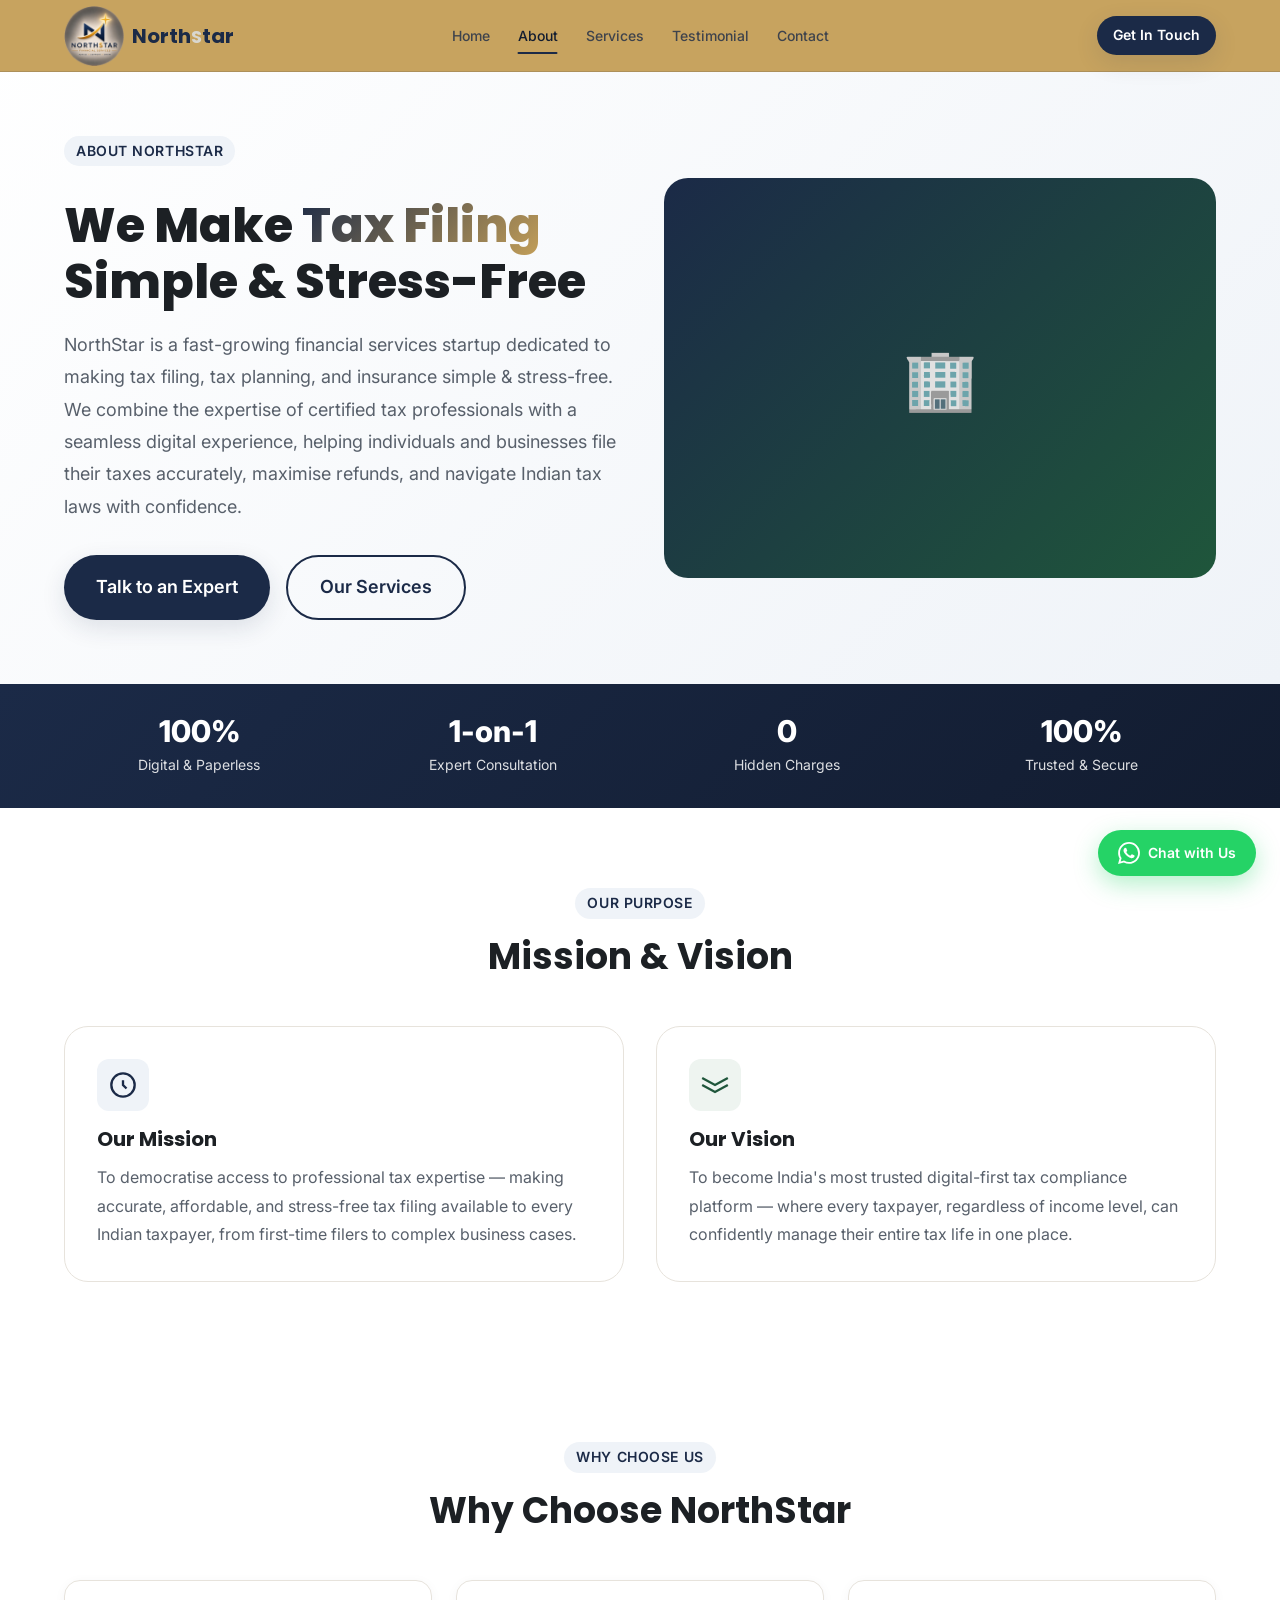
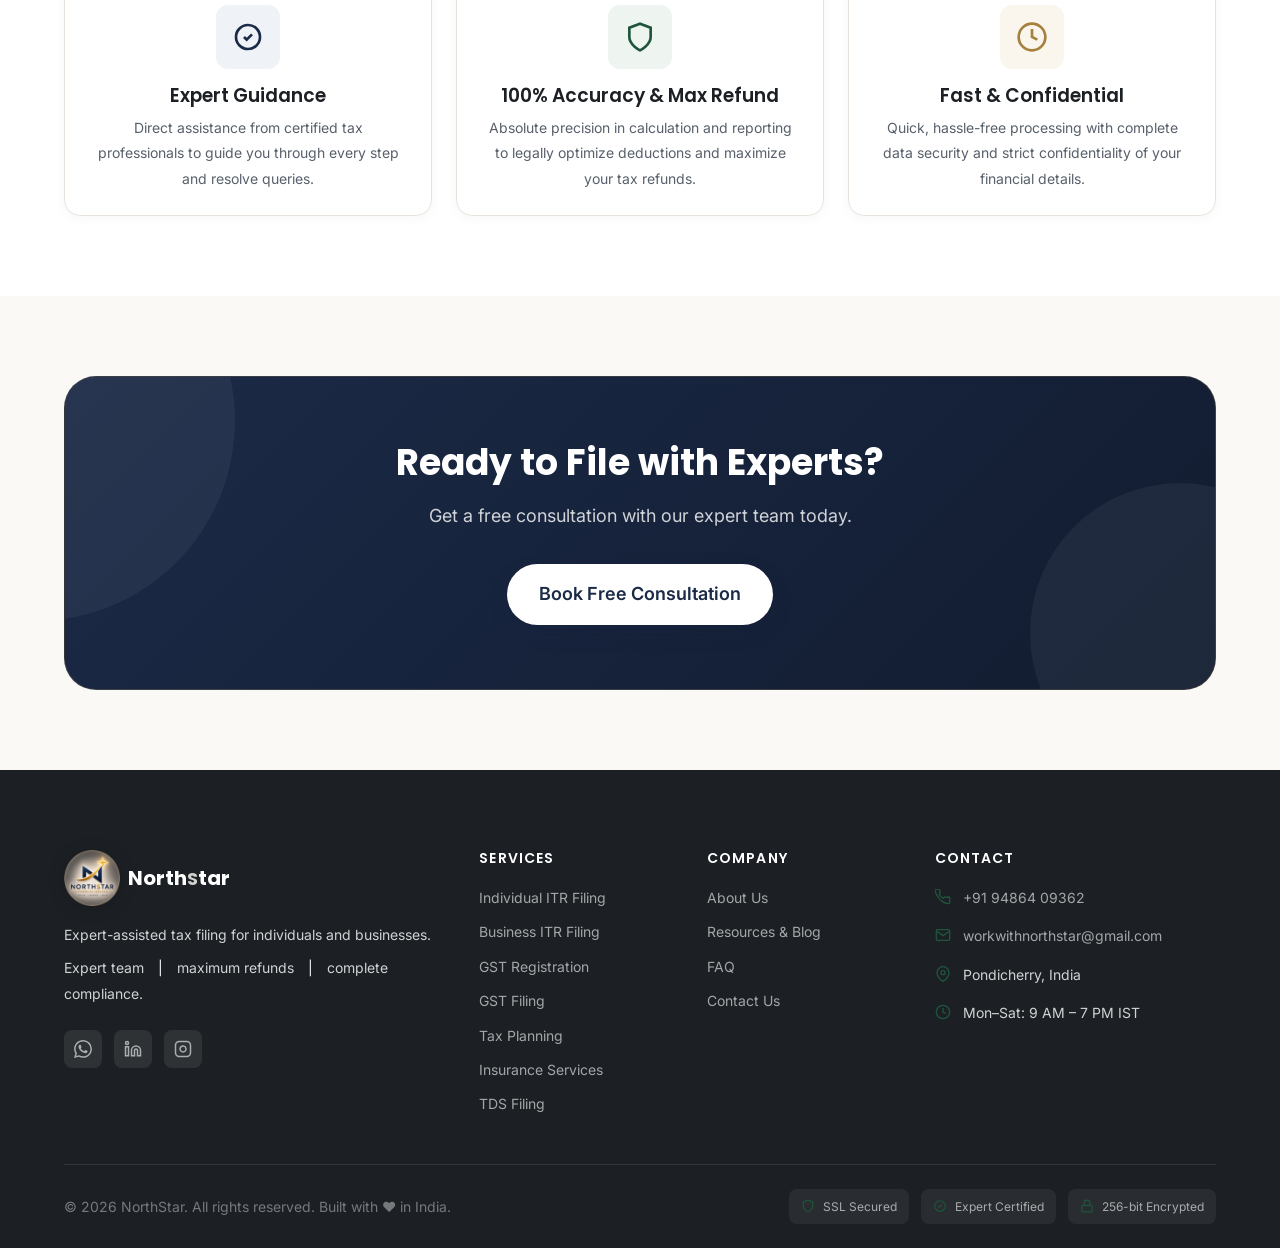
==== commit 87d3a755: "Remove Facebook icon from the footer of all subpages" ====
--- a/pages/about.html
+++ b/pages/about.html
@@ -198,7 +198,7 @@
               <svg width="18" height="18" viewBox="0 0 24 24" fill="currentColor" aria-hidden="true"><path d="M17.472 14.382c-.297-.149-1.758-.867-2.03-.967-.273-.099-.471-.148-.67.15-.197.297-.767.966-.94 1.164-.173.199-.347.223-.644.075-.297-.15-1.255-.463-2.39-1.475-.883-.788-1.48-1.761-1.653-2.059-.173-.297-.018-.458.13-.606.134-.133.298-.347.446-.52.149-.174.198-.298.298-.497.099-.198.05-.371-.025-.52-.075-.149-.669-1.612-.916-2.207-.242-.579-.487-.5-.669-.51-.173-.008-.371-.01-.57-.01-.198 0-.52.074-.792.372-.272.297-1.04 1.016-1.04 2.479 0 1.462 1.065 2.875 1.213 3.074.149.198 2.096 3.2 5.077 4.487.709.306 1.262.489 1.694.625.712.227 1.36.195 1.871.118.571-.085 1.758-.719 2.006-1.413.248-.694.248-1.289.173-1.413-.074-.124-.272-.198-.57-.347m-5.421 7.403h-.004a9.87 9.87 0 01-5.031-1.378l-.361-.214-3.741.982.998-3.648-.235-.374a9.86 9.86 0 01-1.51-5.26c.001-5.45 4.436-9.884 9.888-9.884 2.64 0 5.122 1.03 6.988 2.898a9.825 9.825 0 012.893 6.994c-.003 5.45-4.437 9.884-9.885 9.884m8.413-18.297A11.815 11.815 0 0012.05 0C5.495 0 .16 5.335.157 11.892c0 2.096.547 4.142 1.588 5.945L.057 24l6.305-1.654a11.882 11.882 0 005.683 1.448h.005c6.554 0 11.89-5.335 11.893-11.893a11.821 11.821 0 00-3.48-8.413z"/></svg>
             </a>
             <a href="#" class="social-link" aria-label="LinkedIn"><svg width="18" height="18" fill="none" stroke="currentColor" stroke-width="2" viewBox="0 0 24 24" aria-hidden="true"><path d="M16 8a6 6 0 016 6v7h-4v-7a2 2 0 00-2-2 2 2 0 00-2 2v7h-4v-7a6 6 0 016-6z"/><rect x="2" y="9" width="4" height="12"/><circle cx="4" cy="4" r="2"/></svg></a>
-            <a href="#" class="social-link" aria-label="Facebook"><svg width="18" height="18" fill="currentColor" viewBox="0 0 24 24" aria-hidden="true"><path d="M24 12.073c0-6.627-5.373-12-12-12s-12 5.373-12 12c0 5.99 4.388 10.954 10.125 11.854v-8.385H7.078v-3.47h3.047V9.43c0-3.007 1.792-4.669 4.533-4.669 1.312 0 2.686.235 2.686.235v2.953H15.83c-1.491 0-1.956.925-1.956 1.874v2.25h3.328l-.532 3.47h-2.796v8.385C19.612 23.027 24 18.062 24 12.073z"/></svg></a>
+
             <a href="#" class="social-link" aria-label="Instagram"><svg width="18" height="18" fill="none" stroke="currentColor" stroke-width="2" viewBox="0 0 24 24" aria-hidden="true"><rect x="2" y="2" width="20" height="20" rx="5"/><path d="M16 11.37A4 4 0 1112.63 8 4 4 0 0116 11.37z"/><line x1="17.5" y1="6.5" x2="17.51" y2="6.5"/></svg></a>
           </div>
         </div>
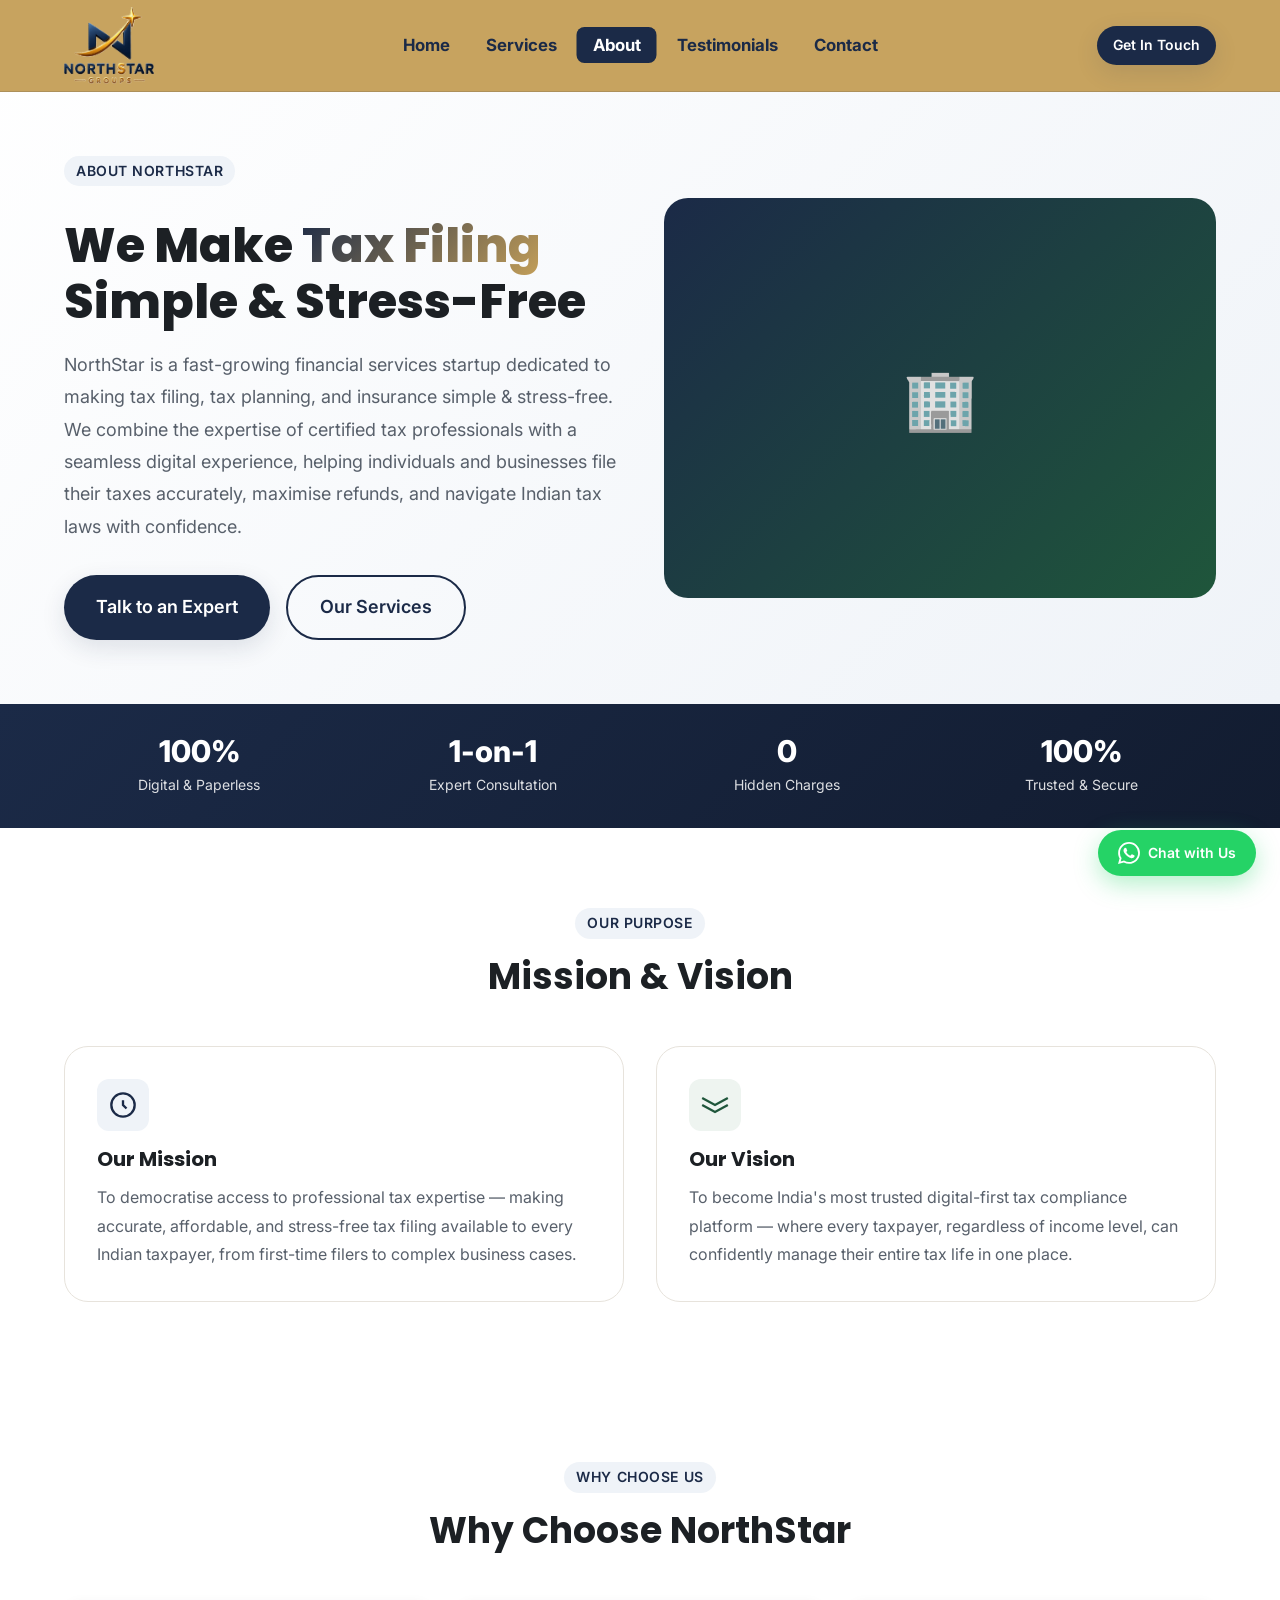
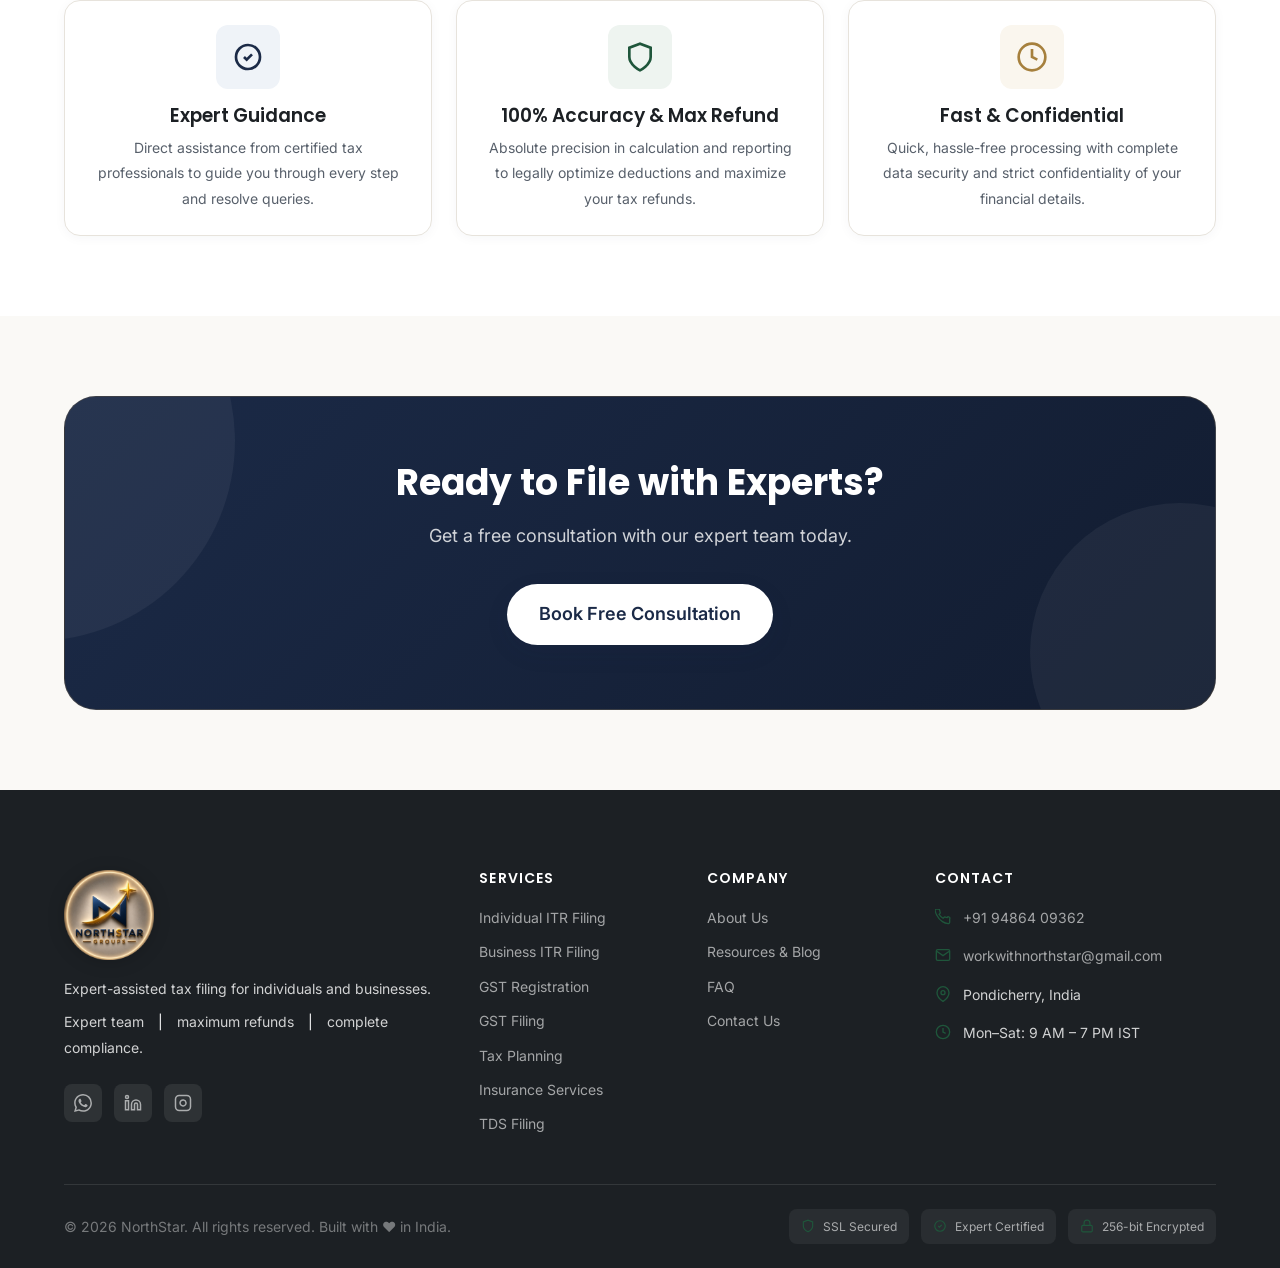
==== commit da18818d: "uodated bugs" ====
--- a/pages/about.html
+++ b/pages/about.html
@@ -36,13 +36,12 @@
     <div class="container"><div class="navbar-inner">
       <a href="../index.html" class="navbar-logo" aria-label="NorthStar Home">
         <img src="../assets/images/northstar-logo.png" alt="NorthStar Financial Services" class="navbar-logo-img" />
-        <span>North<span class="logo-star">S</span>tar</span>
       </a>
       <ul class="navbar-nav" role="list">
         <li><a href="../index.html#home" class="nav-link">Home</a></li>
+        <li><a href="services.html" class="nav-link">Services</a></li>
         <li><a href="about.html" class="nav-link active">About</a></li>
-        <li><a href="services.html" class="nav-link">Services</a></li>
-        <li><a href="../index.html#testimonials" class="nav-link">Testimonial</a></li>
+        <li><a href="../index.html#testimonials" class="nav-link">Testimonials</a></li>
         <li><a href="../index.html#contact" class="nav-link">Contact</a></li>
       </ul>
       <div class="navbar-actions">
@@ -59,9 +58,9 @@
   <!-- Mobile Menu -->
   <div class="mobile-menu" id="mobile-menu" role="dialog" aria-label="Mobile navigation">
     <a href="../index.html#home" class="nav-link">Home</a>
+    <a href="services.html" class="nav-link">Services</a>
     <a href="about.html" class="nav-link">About</a>
-    <a href="services.html" class="nav-link">Services</a>
-    <a href="../index.html#testimonials" class="nav-link">Testimonial</a>
+    <a href="../index.html#testimonials" class="nav-link">Testimonials</a>
     <a href="../index.html#contact" class="nav-link">Contact</a>
     <div class="mobile-menu-actions">
       <a href="tel:+919486409362" class="btn btn-outline">📞 +91 94864 09362</a>
@@ -182,8 +181,7 @@
       <div class="footer-grid">
         <div class="footer-brand">
           <div class="footer-logo">
-            <img src="../assets/images/northstar-logo.png" alt="NorthStar Financial Services" class="footer-logo-img" />
-            <span>North<span class="logo-star">S</span>tar</span>
+            <img src="../assets/images/northstar-footer-logo.png" alt="NorthStar Financial Services" class="footer-logo-img" />
           </div>
           <p class="footer-tagline">
             <span style="display: block; margin-bottom: var(--sp-2);">
--- a/css/variables.css
+++ b/css/variables.css
@@ -3,76 +3,76 @@
    ============================================ */
 :root {
   /* Brand Colors */
-  --primary:        #1B2A47;
-  --primary-rgb:    27, 42, 71;
-  --primary-dark:   #121C30;
-  --primary-light:  #EFF3F8;
-  --secondary:      #1F563B;
-  --secondary-rgb:  31, 86, 59;
+  --primary: #1B2A47;
+  --primary-rgb: 27, 42, 71;
+  --primary-dark: #121C30;
+  --primary-light: #EFF3F8;
+  --secondary: #1F563B;
+  --secondary-rgb: 31, 86, 59;
   --secondary-dark: #153C29;
-  --secondary-light:#EEF4F0;
-  --accent:         #C5A059;
-  --accent-rgb:     197, 160, 89;
-  --accent-dark:    #A6803D;
-  --accent-light:   #FAF6EE;
+  --secondary-light: #EEF4F0;
+  --accent: #C5A059;
+  --accent-rgb: 197, 160, 89;
+  --accent-dark: #A6803D;
+  --accent-light: #FAF6EE;
 
   /* Neutrals */
-  --bg:             #FAF9F6;
-  --bg-white:       #FFFFFF;
-  --surface:        #F5F3EF;
-  --border:         #E7E3DC;
-  --border-focus:   #1B2A47;
+  --bg: #FAF9F6;
+  --bg-white: #FFFFFF;
+  --surface: #F5F3EF;
+  --border: #E7E3DC;
+  --border-focus: #1B2A47;
 
   /* Text */
-  --text:           #1C2024;
+  --text: #1C2024;
   --text-secondary: #58606B;
-  --text-muted:     #8D96A3;
-  --text-inverse:   #FFFFFF;
+  --text-muted: #8D96A3;
+  --text-inverse: #FFFFFF;
 
   /* Status */
-  --success:        #1F563B;
-  --success-bg:     #EEF4F0;
-  --warning:        #B27A23;
-  --warning-bg:     #FCF7ED;
-  --error:          #992E2E;
-  --error-bg:       #FAF2F2;
-  --info:           #2A597E;
-  --info-bg:       #EDF3F7;
+  --success: #1F563B;
+  --success-bg: #EEF4F0;
+  --warning: #B27A23;
+  --warning-bg: #FCF7ED;
+  --error: #992E2E;
+  --error-bg: #FAF2F2;
+  --info: #2A597E;
+  --info-bg: #EDF3F7;
 
   /* Typography */
-  --font-heading:   'Poppins', sans-serif;
-  --font-body:      'Inter', sans-serif;
+  --font-heading: 'Poppins', sans-serif;
+  --font-body: 'Inter', sans-serif;
 
-  --text-xs:    0.75rem;
-  --text-sm:    0.875rem;
-  --text-base:  1rem;
-  --text-lg:    1.125rem;
-  --text-xl:    1.25rem;
-  --text-2xl:   1.5rem;
-  --text-3xl:   1.875rem;
-  --text-4xl:   2.25rem;
-  --text-5xl:   3rem;
-  --text-6xl:   3.75rem;
+  --text-xs: 0.75rem;
+  --text-sm: 0.875rem;
+  --text-base: 1rem;
+  --text-lg: 1.125rem;
+  --text-xl: 1.25rem;
+  --text-2xl: 1.5rem;
+  --text-3xl: 1.875rem;
+  --text-4xl: 2.25rem;
+  --text-5xl: 3rem;
+  --text-6xl: 3.75rem;
 
-  --fw-normal:  400;
-  --fw-medium:  500;
-  --fw-semi:    600;
-  --fw-bold:    700;
-  --fw-black:   800;
+  --fw-normal: 400;
+  --fw-medium: 500;
+  --fw-semi: 600;
+  --fw-bold: 700;
+  --fw-black: 800;
 
-  --lh-tight:   1.2;
-  --lh-snug:    1.4;
-  --lh-normal:  1.6;
+  --lh-tight: 1.2;
+  --lh-snug: 1.4;
+  --lh-normal: 1.6;
   --lh-relaxed: 1.8;
 
   /* Spacing */
-  --sp-1:  0.25rem;
-  --sp-2:  0.5rem;
-  --sp-3:  0.75rem;
-  --sp-4:  1rem;
-  --sp-5:  1.25rem;
-  --sp-6:  1.5rem;
-  --sp-8:  2rem;
+  --sp-1: 0.25rem;
+  --sp-2: 0.5rem;
+  --sp-3: 0.75rem;
+  --sp-4: 1rem;
+  --sp-5: 1.25rem;
+  --sp-6: 1.5rem;
+  --sp-8: 2rem;
   --sp-10: 2.5rem;
   --sp-12: 3rem;
   --sp-16: 4rem;
@@ -80,42 +80,42 @@
   --sp-24: 6rem;
 
   /* Border Radius */
-  --radius-sm:   4px;
-  --radius:      8px;
-  --radius-md:   12px;
-  --radius-lg:   16px;
-  --radius-xl:   24px;
-  --radius-2xl:  32px;
+  --radius-sm: 4px;
+  --radius: 8px;
+  --radius-md: 12px;
+  --radius-lg: 16px;
+  --radius-xl: 24px;
+  --radius-2xl: 32px;
   --radius-full: 9999px;
 
   /* Shadows */
   --shadow-xs: 0 1px 2px rgba(27, 42, 71, 0.03);
   --shadow-sm: 0 2px 12px rgba(27, 42, 71, 0.04);
-  --shadow:    0 4px 20px rgba(27, 42, 71, 0.06);
+  --shadow: 0 4px 20px rgba(27, 42, 71, 0.06);
   --shadow-md: 0 8px 24px rgba(27, 42, 71, 0.08);
   --shadow-lg: 0 16px 36px rgba(27, 42, 71, 0.10);
   --shadow-xl: 0 24px 48px rgba(27, 42, 71, 0.12);
   --shadow-primary: 0 8px 24px rgba(27, 42, 71, 0.12);
-  --shadow-green:   0 8px 24px rgba(31, 86, 59, 0.12);
+  --shadow-green: 0 8px 24px rgba(31, 86, 59, 0.12);
 
   /* Glassmorphism */
-  --glass-bg:     rgba(250, 249, 246, 0.78);
+  --glass-bg: rgba(250, 249, 246, 0.78);
   --glass-border: rgba(231, 227, 220, 0.5);
-  --glass-blur:   blur(16px);
+  --glass-blur: blur(16px);
 
   /* Transitions */
-  --transition-fast:   all 0.15s ease;
-  --transition:        all 0.25s ease;
-  --transition-slow:   all 0.4s ease;
+  --transition-fast: all 0.15s ease;
+  --transition: all 0.25s ease;
+  --transition-slow: all 0.4s ease;
 
   /* Z-index */
   --z-dropdown: 100;
-  --z-sticky:   200;
-  --z-fixed:    300;
-  --z-modal:    400;
-  --z-toast:    500;
+  --z-sticky: 200;
+  --z-fixed: 300;
+  --z-modal: 400;
+  --z-toast: 500;
 
   /* Layout */
   --container: 1200px;
-  --nav-height: 72px;
-}
+  --nav-height: 92px;
+}
--- a/css/main.css
+++ b/css/main.css
@@ -358,15 +358,17 @@
 }
 
 .navbar-logo-img {
-  height: 60px;
-  width: 60px;
+  height: 90px;
+  /* Increased from 68px */
+  width: 90px;
   object-fit: contain;
   display: block;
 }
 
 .footer-logo-img {
-  height: 56px;
-  width: auto;
+  height: 90px;
+  /* Increased from 56px */
+  width: 90px;
   object-fit: contain;
   display: block;
   filter: drop-shadow(0 2px 8px rgba(0, 0, 0, 0.18));
@@ -383,17 +385,23 @@
   color: var(--primary);
 }
 
+/* For dark navbar links (active on the pages) */
 .navbar-dark .nav-link {
-  color: rgba(27, 42, 71, 0.8);
+  color: #1b2a47;
+  /* Slate dark blue default text for better visibility on gold */
 }
 
 .navbar-dark .nav-link:hover,
 .navbar-dark .nav-link.active {
-  color: var(--primary-dark);
+  color: #ffffff !important;
+  /* White color when element is chosen/hovered */
+  background-color: var(--primary);
+  /* Dark primary background pill for premium contrast */
 }
 
 .navbar-dark .nav-link.active::after {
-  background: var(--primary);
+  display: none !important;
+  /* Hide old underline to support the new pill background */
 }
 
 .navbar-dark .navbar-phone svg {
@@ -411,10 +419,13 @@
 }
 
 .nav-link {
-  padding: var(--sp-2) var(--sp-3);
+  padding: var(--sp-2) var(--sp-4);
+  /* Increased horizontal padding for pill design */
   border-radius: var(--radius);
-  font-size: var(--text-sm);
-  font-weight: var(--fw-medium);
+  font-size: 1.05rem;
+  /* Increased size of navbar elements */
+  font-weight: var(--fw-bold);
+  /* Bolder text for visibility */
   color: var(--text-secondary);
   transition: var(--transition);
   position: relative;
@@ -2143,7 +2154,8 @@
 @media (max-width: 767px) {
   :root {
     --nav-height: 64px;
-    --sp-20: 3rem;   /* reduce section vertical padding */
+    --sp-20: 3rem;
+    /* reduce section vertical padding */
     --sp-16: 2.5rem;
     --sp-12: 2rem;
   }
@@ -2595,15 +2607,17 @@
   }
 
   .navbar-logo-img {
-    height: 40px;
-    width: 40px;
+    height: 58px;
+    /* Increased from 48px */
+    width: 58px;
   }
 }
 
 /* ── Extra Small Mobile (≤ 360px) ─────────────── */
 @media (max-width: 360px) {
   :root {
-    --nav-height: 58px;
+    --nav-height: 66px;
+    /* Increased from 58px */
   }
 
   .container {
@@ -2658,6 +2672,7 @@
 
 /* ── Touch device enhancements ─────────────── */
 @media (hover: none) and (pointer: coarse) {
+
   /* Remove hover transforms on touch devices to avoid stuck states */
   .card:hover,
   .service-card:hover,
@@ -2700,4 +2715,148 @@
     width: 44px;
     height: 44px;
   }
+}
+
+/* ─────────────────────────────────────────────
+   FEEDBACK MODAL & INTERACTIVE STAR RATING
+   ───────────────────────────────────────────── */
+
+/* Modal Overlay with Backdrop Blur */
+.modal-overlay {
+  position: fixed;
+  top: 0;
+  left: 0;
+  width: 100%;
+  height: 100%;
+  background-color: rgba(15, 23, 42, 0.65);
+  /* Slate-900 with opacity */
+  backdrop-filter: blur(12px);
+  -webkit-backdrop-filter: blur(12px);
+  display: flex;
+  align-items: center;
+  justify-content: center;
+  z-index: 9999;
+  opacity: 0;
+  visibility: hidden;
+  transition: opacity 0.4s cubic-bezier(0.16, 1, 0.3, 1), visibility 0.4s;
+  padding: var(--sp-4);
+}
+
+.modal-overlay.active {
+  opacity: 1;
+  visibility: visible;
+}
+
+/* Modal Content Box */
+.modal-content {
+  background: var(--bg-white);
+  border: 1px solid rgba(255, 255, 255, 0.8);
+  border-radius: var(--radius-xl);
+  max-width: 580px;
+  width: 100%;
+  max-height: 90vh;
+  overflow-y: auto;
+  padding: var(--sp-8) var(--sp-10);
+  box-shadow: 0 25px 50px -12px rgba(15, 23, 42, 0.25),
+    0 0 0 1px rgba(15, 23, 42, 0.05);
+  position: relative;
+  transform: translateY(24px) scale(0.97);
+  transition: transform 0.4s cubic-bezier(0.34, 1.56, 0.64, 1);
+}
+
+.modal-overlay.active .modal-content {
+  transform: translateY(0) scale(1);
+}
+
+/* Modal Header styling */
+.modal-title {
+  font-family: var(--font-poppins), sans-serif;
+  font-size: var(--text-2xl);
+  font-weight: var(--fw-bold);
+  color: var(--text);
+  margin-bottom: var(--sp-2);
+}
+
+.modal-subtitle {
+  font-size: var(--text-sm);
+  color: var(--text-secondary);
+  margin-bottom: var(--sp-6);
+  line-height: var(--lh-relaxed);
+}
+
+/* Close Button with premium styling */
+.modal-close-btn {
+  position: absolute;
+  top: 1.5rem;
+  right: 1.5rem;
+  width: 36px;
+  height: 36px;
+  border-radius: 50%;
+  background: var(--surface);
+  border: 1px solid var(--border);
+  font-size: 1.5rem;
+  line-height: 1;
+  color: var(--text-secondary);
+  cursor: pointer;
+  display: flex;
+  align-items: center;
+  justify-content: center;
+  transition: all 0.2s ease;
+  z-index: 10;
+  padding-bottom: 2px;
+}
+
+.modal-close-btn:hover {
+  background: var(--border);
+  color: var(--text);
+  transform: rotate(90deg);
+}
+
+/* Interactive Star Rating Selector */
+.star-rating-selector {
+  display: flex;
+  justify-content: center;
+  gap: var(--sp-2);
+}
+
+.star-btn {
+  font-size: 2.2rem;
+  background: none !important;
+  border: none !important;
+  cursor: pointer;
+  color: #cbd5e1;
+  /* Visible light grey initially (slate-300) */
+  transition: transform 0.15s cubic-bezier(0.34, 1.56, 0.64, 1), color 0.15s ease;
+  padding: 0;
+  outline: none;
+}
+
+.star-btn:hover {
+  transform: scale(1.2);
+}
+
+/* Color definitions for selected/hovered state */
+.star-btn.hover,
+.star-btn.active {
+  color: #fbbf24;
+  /* Golden yellow */
+  text-shadow: 0 0 8px rgba(251, 191, 36, 0.4);
+}
+
+/* Button Loading Spinner */
+.btn-spinner {
+  width: 18px;
+  height: 18px;
+  border: 2px solid rgba(255, 255, 255, 0.3);
+  border-radius: 50%;
+  border-top-color: #fff;
+  animation: btn-spin 0.8s linear infinite;
+  display: inline-block;
+  vertical-align: middle;
+}
+
+@keyframes btn-spin {
+  to {
+    transform: rotate(360deg);
+  }
 }
